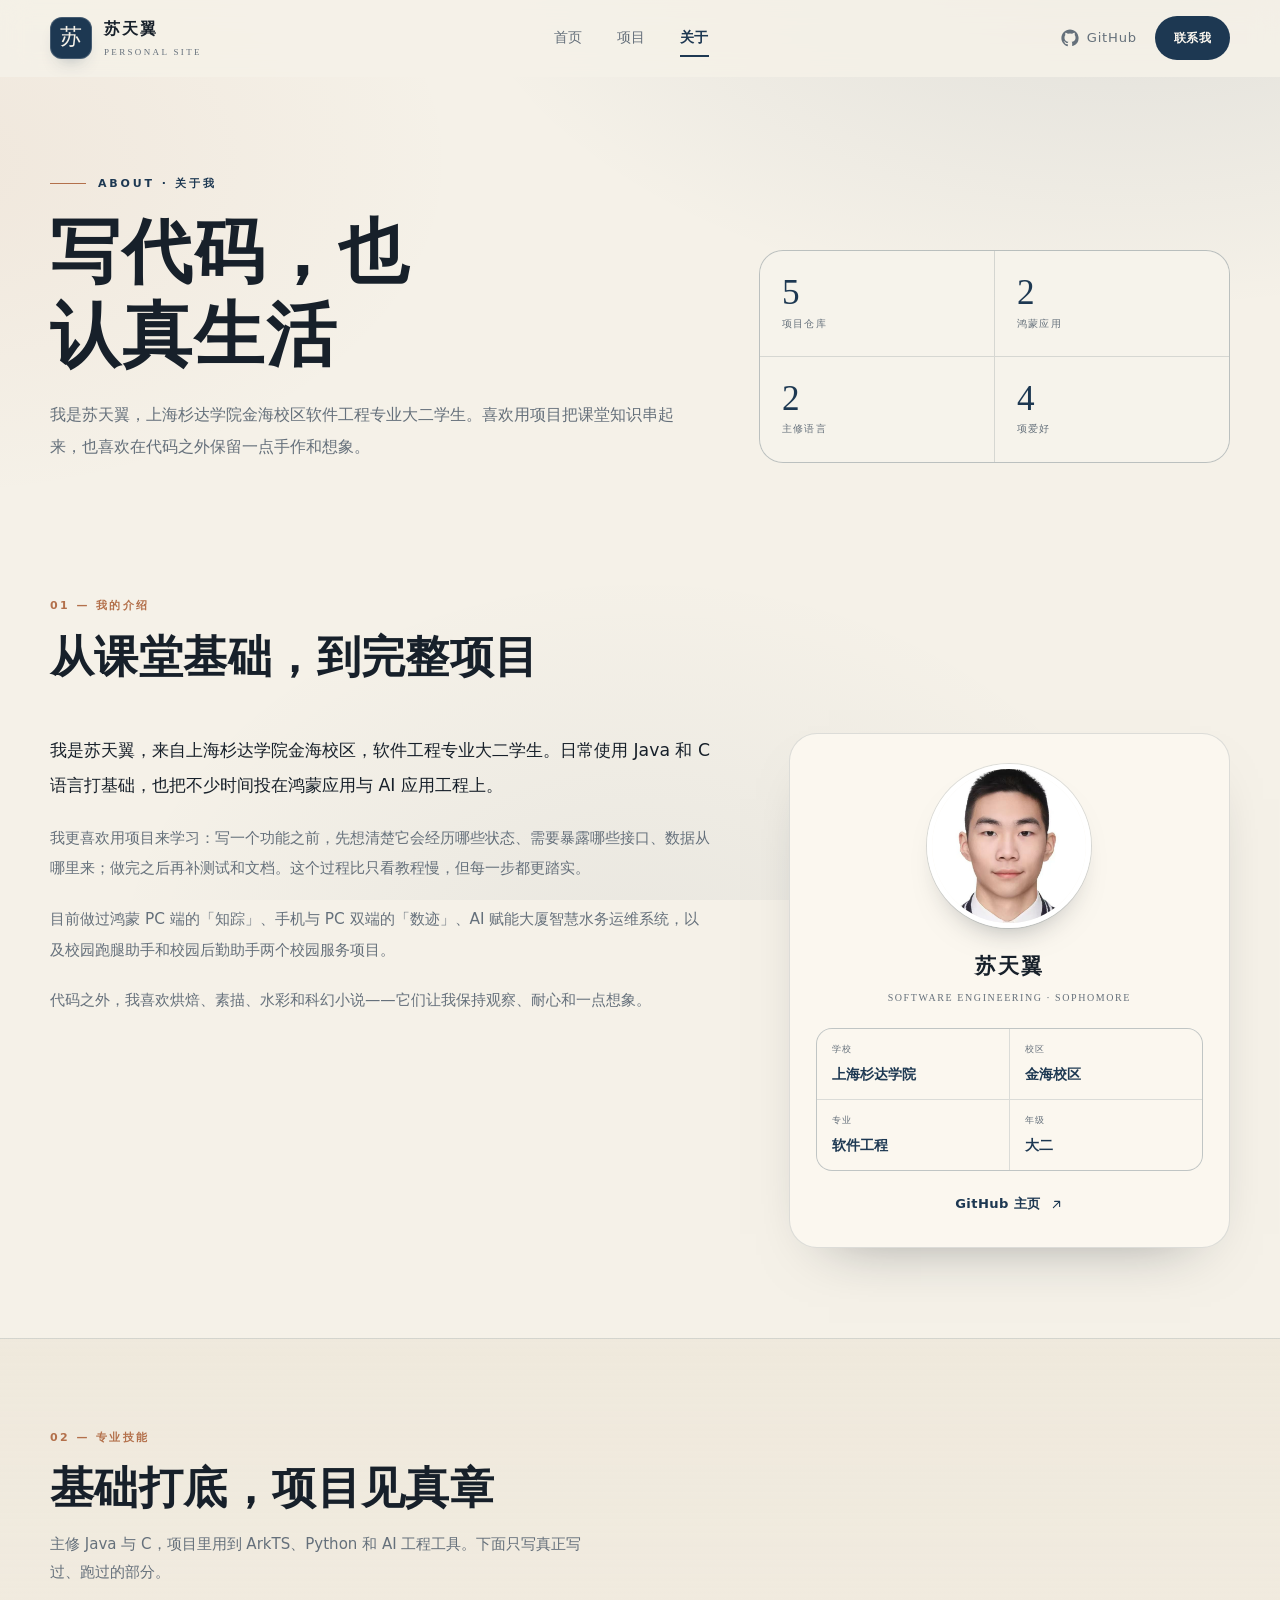
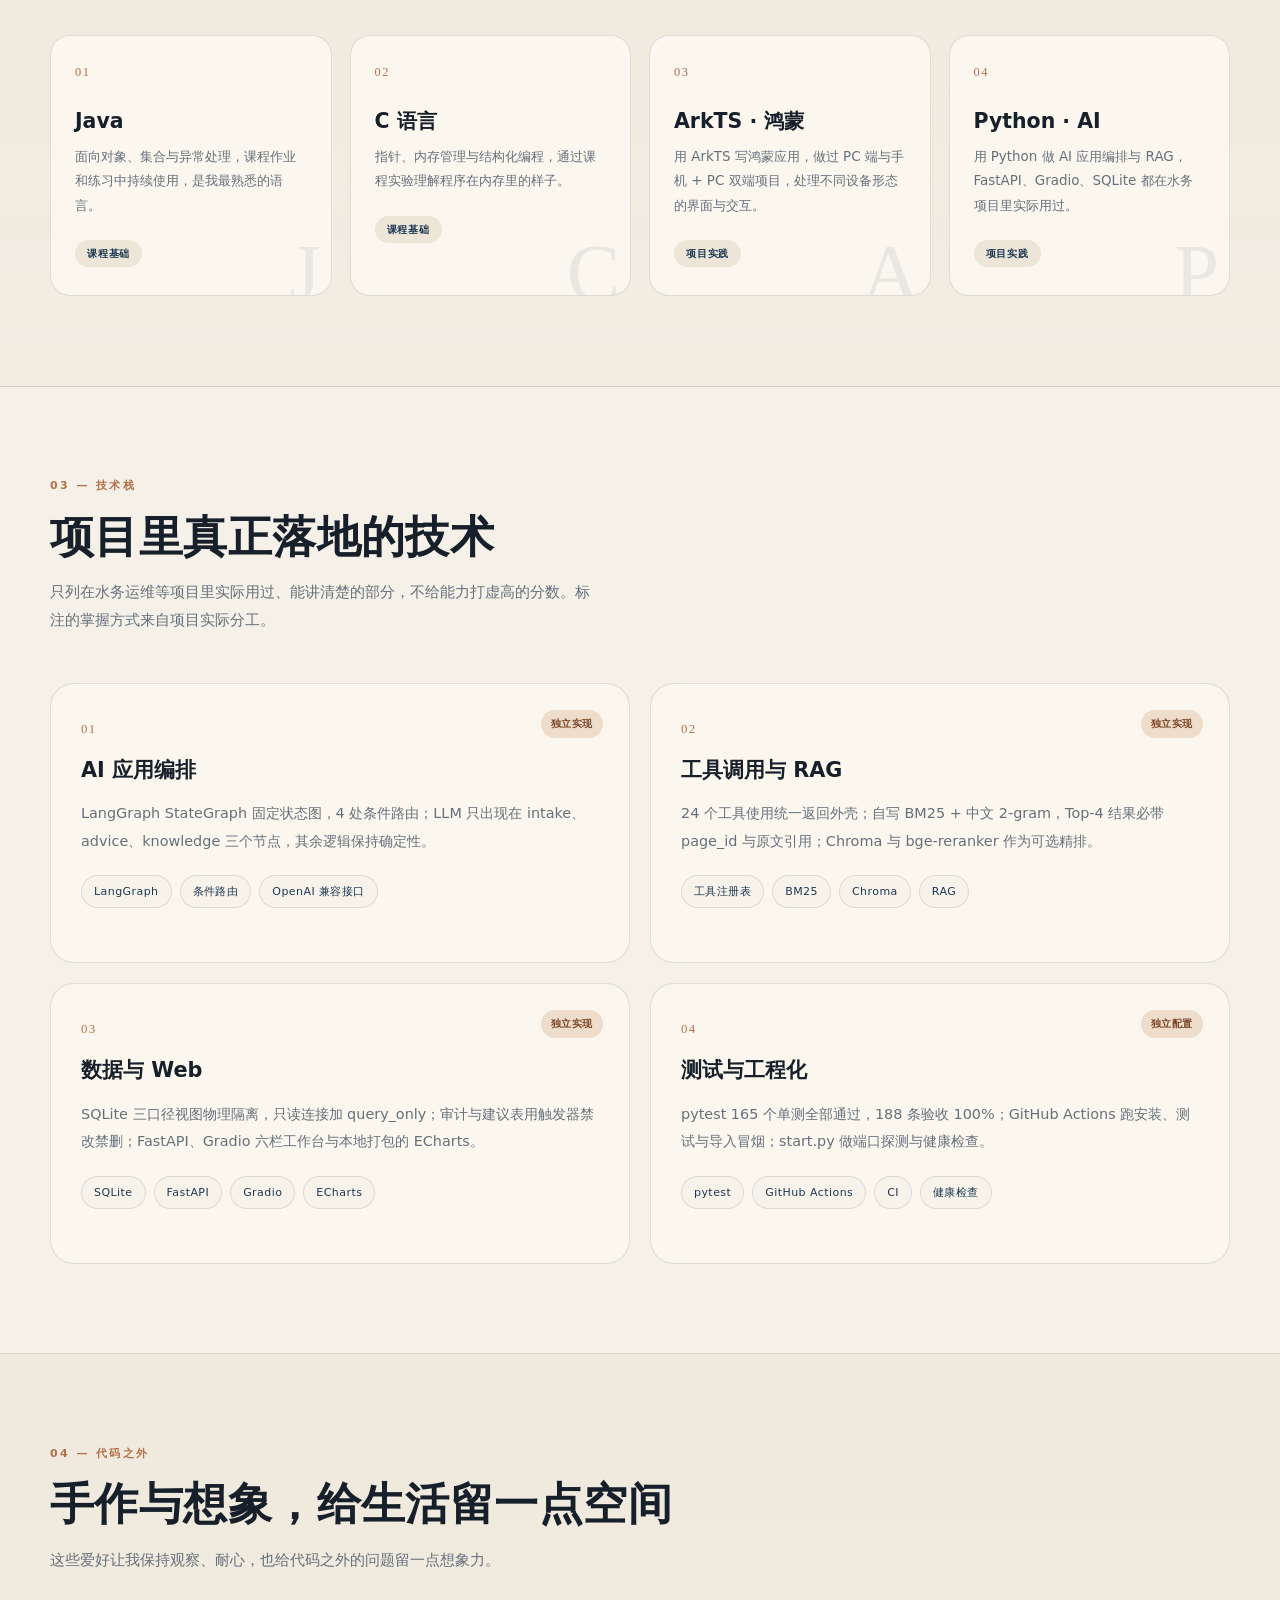
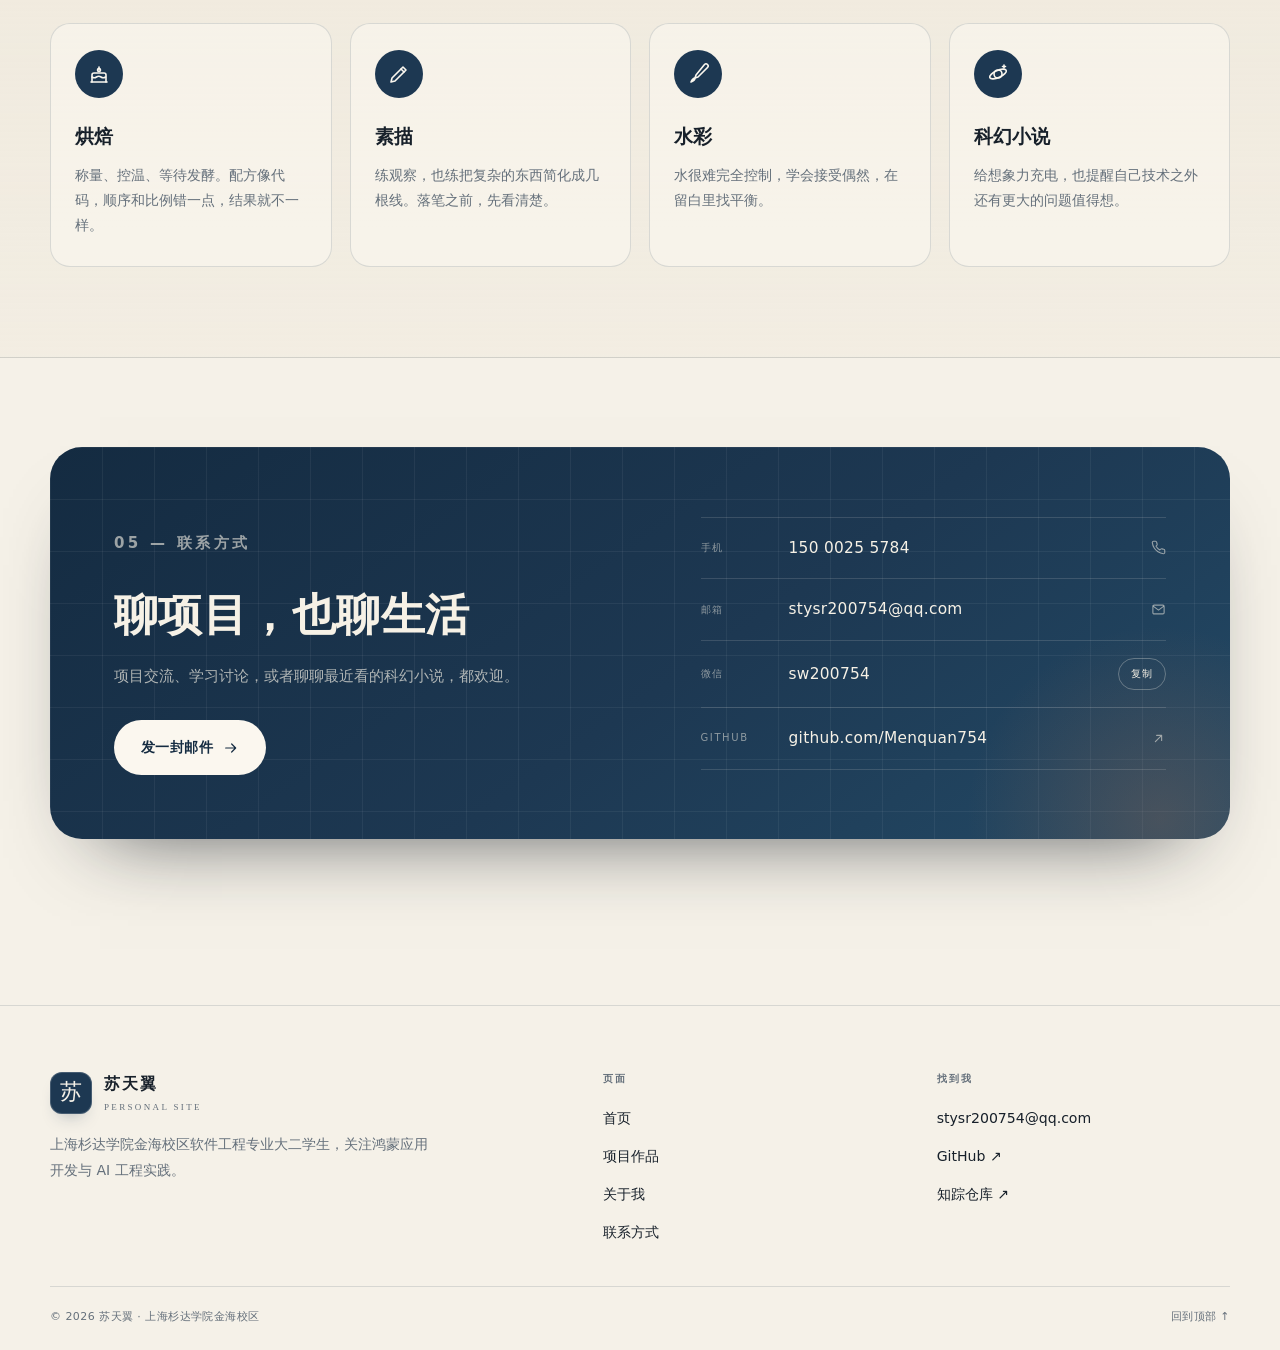
==== about.html @ 103a37ee "Initial commit: 苏天翼个人网站" ====
<!DOCTYPE html>
<html lang="zh-CN">
<head>
  <meta charset="UTF-8">
  <meta name="viewport" content="width=device-width, initial-scale=1.0">
  <title>关于我 | 苏天翼</title>
  <meta name="description" content="了解苏天翼：上海杉达学院金海校区软件工程专业大二学生，Java 与 C 打底，实践鸿蒙应用与 AI 工程，爱好烘焙、素描、水彩和科幻小说。">
  <meta name="author" content="苏天翼">
  <meta name="theme-color" content="#F5F1E8">
  <link rel="canonical" href="https://menquan754.github.io/about.html">
  <meta property="og:type" content="website">
  <meta property="og:site_name" content="苏天翼 | 关于我">
  <meta property="og:locale" content="zh_CN">
  <meta property="og:title" content="关于我 | 苏天翼">
  <meta property="og:description" content="上海杉达学院软件工程大二，Java / C 基础，鸿蒙应用与 AI 工程实践。">
  <meta property="og:url" content="https://menquan754.github.io/about.html">
  <meta property="og:image" content="https://menquan754.github.io/assets/avatar.jpg">
  <meta name="twitter:card" content="summary_large_image">
  <link rel="icon" type="image/svg+xml" href="assets/favicon.svg">
  <script>document.documentElement.classList.add('js');</script>
  <link rel="stylesheet" href="css/style.css">
</head>
<body id="top">
  <a class="skip-link" href="#main">跳到主要内容</a>

  <header class="site-header">
    <div class="container header-inner">
      <a class="brand" href="index.html" aria-label="苏天翼个人主页">
        <span class="brand-mark" aria-hidden="true">苏</span>
        <span class="brand-text">
          <span class="brand-name">苏天翼</span>
          <span class="brand-sub">Personal Site</span>
        </span>
      </a>

      <nav class="primary-nav" aria-label="主导航">
        <ul>
          <li><a href="index.html">首页</a></li>
          <li><a href="projects.html">项目</a></li>
          <li><a href="about.html" aria-current="page">关于</a></li>
        </ul>
      </nav>

      <div class="header-actions">
        <a class="github-link" href="https://github.com/Menquan754" target="_blank" rel="noopener noreferrer" aria-label="GitHub 主页，在新窗口打开">
          <svg class="icon icon--solid" viewBox="0 0 24 24" aria-hidden="true"><path d="M12 .5C5.65.5.5 5.65.5 12c0 5.1 3.29 9.42 7.86 10.95.58.11.79-.25.79-.56v-2.17c-3.2.7-3.87-1.54-3.87-1.54-.52-1.33-1.28-1.68-1.28-1.68-1.04-.72.08-.7.08-.7 1.15.08 1.76 1.18 1.76 1.18 1.02 1.75 2.68 1.25 3.33.96.1-.74.4-1.25.72-1.53-2.55-.29-5.23-1.28-5.23-5.7 0-1.26.45-2.29 1.18-3.1-.12-.29-.52-1.46.11-3.05 0 0 .97-.31 3.18 1.18a11.1 11.1 0 0 1 5.79 0c2.2-1.49 3.17-1.18 3.17-1.18.63 1.59.23 2.76.11 3.05.74.81 1.18 1.84 1.18 3.1 0 4.43-2.69 5.4-5.25 5.69.41.36.78 1.06.78 2.14v3.17c0 .31.21.67.8.56A11.51 11.51 0 0 0 23.5 12C23.5 5.65 18.35.5 12 .5Z"/></svg>
          <span>GitHub</span>
        </a>
        <a class="btn btn-primary btn-sm" href="#contact">联系我</a>
        <button class="nav-toggle" type="button" aria-expanded="false" aria-controls="mobile-nav" aria-label="打开导航菜单">
          <span></span><span></span><span></span>
        </button>
      </div>
    </div>
  </header>

  <div class="mobile-nav" id="mobile-nav" hidden>
    <nav aria-label="移动端导航">
      <a class="mobile-link" href="index.html">首页</a>
      <a class="mobile-link" href="projects.html">项目</a>
      <a class="mobile-link" href="about.html" aria-current="page">关于</a>
      <a class="mobile-link" href="#contact">联系</a>
    </nav>
    <div class="mobile-contact">
      <a href="mailto:stysr200754@qq.com">
        <svg class="icon" viewBox="0 0 24 24" aria-hidden="true"><rect x="3" y="5" width="18" height="14" rx="2"/><path d="m4 7 8 6 8-6"/></svg>
        邮箱
      </a>
      <a class="is-ghost" href="https://github.com/Menquan754" target="_blank" rel="noopener noreferrer">
        <svg class="icon icon--solid" viewBox="0 0 24 24" aria-hidden="true"><path d="M12 .5C5.65.5.5 5.65.5 12c0 5.1 3.29 9.42 7.86 10.95.58.11.79-.25.79-.56v-2.17c-3.2.7-3.87-1.54-3.87-1.54-.52-1.33-1.28-1.68-1.28-1.68-1.04-.72.08-.7.08-.7 1.15.08 1.76 1.18 1.76 1.18 1.02 1.75 2.68 1.25 3.33.96.1-.74.4-1.25.72-1.53-2.55-.29-5.23-1.28-5.23-5.7 0-1.26.45-2.29 1.18-3.1-.12-.29-.52-1.46.11-3.05 0 0 .97-.31 3.18 1.18a11.1 11.1 0 0 1 5.79 0c2.2-1.49 3.17-1.18 3.17-1.18.63 1.59.23 2.76.11 3.05.74.81 1.18 1.84 1.18 3.1 0 4.43-2.69 5.4-5.25 5.69.41.36.78 1.06.78 2.14v3.17c0 .31.21.67.8.56A11.51 11.51 0 0 0 23.5 12C23.5 5.65 18.35.5 12 .5Z"/></svg>
        GitHub
      </a>
    </div>
  </div>

  <main id="main" tabindex="-1">
    <section class="page-hero">
      <div class="container page-hero-grid">
        <div data-reveal>
          <p class="eyebrow">About · 关于我</p>
          <h1>写代码，也<br>认真生活</h1>
          <p class="page-lead">我是苏天翼，上海杉达学院金海校区软件工程专业大二学生。喜欢用项目把课堂知识串起来，也喜欢在代码之外保留一点手作和想象。</p>
        </div>
        <ul class="stat-strip" data-reveal style="--i: 1" aria-label="个人概览">
          <li><strong>5</strong><span>项目仓库</span></li>
          <li><strong>2</strong><span>鸿蒙应用</span></li>
          <li><strong>2</strong><span>主修语言</span></li>
          <li><strong>4</strong><span>项爱好</span></li>
        </ul>
      </div>
    </section>

    <section class="section">
      <div class="container">
        <div class="section-head" data-reveal>
          <div class="head-main">
            <p class="section-kicker">01 — 我的介绍</p>
            <h2>从课堂基础，到完整项目</h2>
          </div>
        </div>

        <div class="story-grid">
          <div class="story-copy" data-reveal>
            <p class="lead">我是苏天翼，来自上海杉达学院金海校区，软件工程专业大二学生。日常使用 Java 和 C 语言打基础，也把不少时间投在鸿蒙应用与 AI 应用工程上。</p>
            <p>我更喜欢用项目来学习：写一个功能之前，先想清楚它会经历哪些状态、需要暴露哪些接口、数据从哪里来；做完之后再补测试和文档。这个过程比只看教程慢，但每一步都更踏实。</p>
            <p>目前做过鸿蒙 PC 端的「知踪」、手机与 PC 双端的「数迹」、AI 赋能大厦智慧水务运维系统，以及校园跑腿助手和校园后勤助手两个校园服务项目。</p>
            <p>代码之外，我喜欢烘焙、素描、水彩和科幻小说——它们让我保持观察、耐心和一点想象。</p>
          </div>

          <aside class="profile-card" data-reveal style="--i: 1" aria-label="个人名片">
            <div class="profile-photo">
              <img src="assets/avatar.jpg" alt="苏天翼的证件照" width="600" height="840">
            </div>
            <h3>苏天翼</h3>
            <p>Software Engineering · Sophomore</p>
            <dl class="profile-facts">
              <div>
                <dt>学校</dt>
                <dd>上海杉达学院</dd>
              </div>
              <div>
                <dt>校区</dt>
                <dd>金海校区</dd>
              </div>
              <div>
                <dt>专业</dt>
                <dd>软件工程</dd>
              </div>
              <div>
                <dt>年级</dt>
                <dd>大二</dd>
              </div>
            </dl>
            <a class="text-link profile-link" href="https://github.com/Menquan754" target="_blank" rel="noopener noreferrer">
              GitHub 主页
              <svg class="icon" viewBox="0 0 24 24" aria-hidden="true"><path d="M7 17 17 7M9 7h8v8"/></svg>
            </a>
          </aside>
        </div>
      </div>
    </section>

    <section class="section band" id="skills">
      <div class="container">
        <div class="section-head" data-reveal>
          <div class="head-main">
            <p class="section-kicker">02 — 专业技能</p>
            <h2>基础打底，项目见真章</h2>
            <p class="section-desc">主修 Java 与 C，项目里用到 ArkTS、Python 和 AI 工程工具。下面只写真正写过、跑过的部分。</p>
          </div>
        </div>

        <div class="skill-grid">
          <article class="skill-card" data-letter="J" data-reveal>
            <span class="skill-index">01</span>
            <h3>Java</h3>
            <p>面向对象、集合与异常处理，课程作业和练习中持续使用，是我最熟悉的语言。</p>
            <span class="skill-level">课程基础</span>
          </article>

          <article class="skill-card" data-letter="C" data-reveal style="--i: 1">
            <span class="skill-index">02</span>
            <h3>C 语言</h3>
            <p>指针、内存管理与结构化编程，通过课程实验理解程序在内存里的样子。</p>
            <span class="skill-level">课程基础</span>
          </article>

          <article class="skill-card" data-letter="A" data-reveal style="--i: 2">
            <span class="skill-index">03</span>
            <h3>ArkTS · 鸿蒙</h3>
            <p>用 ArkTS 写鸿蒙应用，做过 PC 端与手机 + PC 双端项目，处理不同设备形态的界面与交互。</p>
            <span class="skill-level">项目实践</span>
          </article>

          <article class="skill-card" data-letter="P" data-reveal style="--i: 3">
            <span class="skill-index">04</span>
            <h3>Python · AI</h3>
            <p>用 Python 做 AI 应用编排与 RAG，FastAPI、Gradio、SQLite 都在水务项目里实际用过。</p>
            <span class="skill-level">项目实践</span>
          </article>
        </div>
      </div>
    </section>

    <section class="section" id="stack">
      <div class="container">
        <div class="section-head" data-reveal>
          <div class="head-main">
            <p class="section-kicker">03 — 技术栈</p>
            <h2>项目里真正落地的技术</h2>
            <p class="section-desc">只列在水务运维等项目里实际用过、能讲清楚的部分，不给能力打虚高的分数。标注的掌握方式来自项目实际分工。</p>
          </div>
        </div>

        <div class="stack-grid">
          <article class="stack-card" data-reveal>
            <span class="stack-num">01</span>
            <span class="stack-level">独立实现</span>
            <h3>AI 应用编排</h3>
            <p>LangGraph StateGraph 固定状态图，4 处条件路由；LLM 只出现在 intake、advice、knowledge 三个节点，其余逻辑保持确定性。</p>
            <ul class="tags">
              <li>LangGraph</li>
              <li>条件路由</li>
              <li>OpenAI 兼容接口</li>
            </ul>
          </article>

          <article class="stack-card" data-reveal style="--i: 1">
            <span class="stack-num">02</span>
            <span class="stack-level">独立实现</span>
            <h3>工具调用与 RAG</h3>
            <p>24 个工具使用统一返回外壳；自写 BM25 + 中文 2-gram，Top-4 结果必带 page_id 与原文引用；Chroma 与 bge-reranker 作为可选精排。</p>
            <ul class="tags">
              <li>工具注册表</li>
              <li>BM25</li>
              <li>Chroma</li>
              <li>RAG</li>
            </ul>
          </article>

          <article class="stack-card" data-reveal style="--i: 2">
            <span class="stack-num">03</span>
            <span class="stack-level">独立实现</span>
            <h3>数据与 Web</h3>
            <p>SQLite 三口径视图物理隔离，只读连接加 query_only；审计与建议表用触发器禁改禁删；FastAPI、Gradio 六栏工作台与本地打包的 ECharts。</p>
            <ul class="tags">
              <li>SQLite</li>
              <li>FastAPI</li>
              <li>Gradio</li>
              <li>ECharts</li>
            </ul>
          </article>

          <article class="stack-card" data-reveal style="--i: 3">
            <span class="stack-num">04</span>
            <span class="stack-level">独立配置</span>
            <h3>测试与工程化</h3>
            <p>pytest 165 个单测全部通过，188 条验收 100%；GitHub Actions 跑安装、测试与导入冒烟；start.py 做端口探测与健康检查。</p>
            <ul class="tags">
              <li>pytest</li>
              <li>GitHub Actions</li>
              <li>CI</li>
              <li>健康检查</li>
            </ul>
          </article>
        </div>
      </div>
    </section>

    <section class="section band" id="life">
      <div class="container">
        <div class="section-head" data-reveal>
          <div class="head-main">
            <p class="section-kicker">04 — 代码之外</p>
            <h2>手作与想象，给生活留一点空间</h2>
            <p class="section-desc">这些爱好让我保持观察、耐心，也给代码之外的问题留一点想象力。</p>
          </div>
        </div>

        <div class="hobby-grid">
          <article class="hobby-card" data-reveal>
            <span class="hobby-icon" aria-hidden="true">
              <svg viewBox="0 0 24 24"><path d="M4 20h16"/><path d="M5 20v-7a2 2 0 0 1 2-2h10a2 2 0 0 1 2 2v7"/><path d="M5 15c1.5 1 3 1 4.5 0s3-1 4.5 0 3 1 4.5 0"/><path d="M12 8V5"/><path d="M12 9.5a1.5 1.5 0 1 0 0-3 1.5 1.5 0 0 0 0 3Z"/></svg>
            </span>
            <h3>烘焙</h3>
            <p>称量、控温、等待发酵。配方像代码，顺序和比例错一点，结果就不一样。</p>
          </article>

          <article class="hobby-card" data-reveal style="--i: 1">
            <span class="hobby-icon" aria-hidden="true">
              <svg viewBox="0 0 24 24"><path d="m4 20 1-4L16 5l3 3L8 19l-4 1Z"/><path d="m14 7 3 3"/></svg>
            </span>
            <h3>素描</h3>
            <p>练观察，也练把复杂的东西简化成几根线。落笔之前，先看清楚。</p>
          </article>

          <article class="hobby-card" data-reveal style="--i: 2">
            <span class="hobby-icon" aria-hidden="true">
              <svg viewBox="0 0 24 24"><path d="M18.5 2.5a2.1 2.1 0 0 1 3 3L12 15l-3 1 1-3 8.5-10.5Z"/><path d="M9 16c-1.5 0-3 1.5-4 4 2.5-1 4-2.5 4-4Z"/></svg>
            </span>
            <h3>水彩</h3>
            <p>水很难完全控制，学会接受偶然，在留白里找平衡。</p>
          </article>

          <article class="hobby-card" data-reveal style="--i: 3">
            <span class="hobby-icon" aria-hidden="true">
              <svg viewBox="0 0 24 24"><circle cx="12" cy="12" r="4"/><ellipse cx="12" cy="12" rx="9" ry="3.5" transform="rotate(-24 12 12)"/><path d="M18 3v3M16.5 4.5h3"/></svg>
            </span>
            <h3>科幻小说</h3>
            <p>给想象力充电，也提醒自己技术之外还有更大的问题值得想。</p>
          </article>
        </div>
      </div>
    </section>

    <section class="section" id="contact">
      <div class="container">
        <div class="contact-panel" data-reveal>
          <div class="contact-main">
            <p class="section-kicker">05 — 联系方式</p>
            <h2>聊项目，也聊生活</h2>
            <p>项目交流、学习讨论，或者聊聊最近看的科幻小说，都欢迎。</p>
            <a class="btn btn-light" href="mailto:stysr200754@qq.com">
              发一封邮件
              <svg class="icon" viewBox="0 0 24 24" aria-hidden="true"><path d="M4 12h15M13 6l6 6-6 6"/></svg>
            </a>
          </div>

          <ul class="contact-list">
            <li>
              <span class="contact-label">手机</span>
              <a class="contact-value" href="tel:+8615000255784">150 0025 5784</a>
              <svg class="icon" viewBox="0 0 24 24" aria-hidden="true"><path d="M22 16.92v3a2 2 0 0 1-2.18 2 19.79 19.79 0 0 1-8.63-3.07 19.5 19.5 0 0 1-6-6A19.79 19.79 0 0 1 2.12 4.18 2 2 0 0 1 4.11 2h3a2 2 0 0 1 2 1.72c.12.9.34 1.78.66 2.62a2 2 0 0 1-.45 2.11L8.1 9.9a16 16 0 0 0 6 6l1.45-1.22a2 2 0 0 1 2.11-.45c.84.32 1.72.54 2.62.66A2 2 0 0 1 22 16.92Z"/></svg>
            </li>
            <li>
              <span class="contact-label">邮箱</span>
              <a class="contact-value" href="mailto:stysr200754@qq.com">stysr200754@qq.com</a>
              <svg class="icon" viewBox="0 0 24 24" aria-hidden="true"><rect x="3" y="5" width="18" height="14" rx="2"/><path d="m4 7 8 6 8-6"/></svg>
            </li>
            <li>
              <span class="contact-label">微信</span>
              <span class="contact-value">sw200754</span>
              <button class="copy-btn" type="button" data-copy="sw200754" aria-label="复制微信号 sw200754">复制</button>
            </li>
            <li>
              <span class="contact-label">GitHub</span>
              <a class="contact-value" href="https://github.com/Menquan754" target="_blank" rel="noopener noreferrer">github.com/Menquan754</a>
              <svg class="icon" viewBox="0 0 24 24" aria-hidden="true"><path d="M7 17 17 7M9 7h8v8"/></svg>
            </li>
          </ul>
        </div>
      </div>
    </section>
  </main>

  <footer class="site-footer">
    <div class="container">
      <div class="footer-grid">
        <div class="footer-brand">
          <a class="brand" href="index.html" aria-label="返回首页">
            <span class="brand-mark" aria-hidden="true">苏</span>
            <span class="brand-text">
              <span class="brand-name">苏天翼</span>
              <span class="brand-sub">Personal Site</span>
            </span>
          </a>
          <p>上海杉达学院金海校区软件工程专业大二学生，关注鸿蒙应用开发与 AI 工程实践。</p>
        </div>

        <div>
          <p class="footer-title">页面</p>
          <ul class="footer-links">
            <li><a href="index.html">首页</a></li>
            <li><a href="projects.html">项目作品</a></li>
            <li><a href="about.html">关于我</a></li>
            <li><a href="#contact">联系方式</a></li>
          </ul>
        </div>

        <div>
          <p class="footer-title">找到我</p>
          <ul class="footer-links">
            <li><a href="mailto:stysr200754@qq.com">stysr200754@qq.com</a></li>
            <li><a href="https://github.com/Menquan754" target="_blank" rel="noopener noreferrer">GitHub ↗</a></li>
            <li><a href="https://github.com/Menquan754/zhizong-harmonyos-learning-tracker" target="_blank" rel="noopener noreferrer">知踪仓库 ↗</a></li>
          </ul>
        </div>
      </div>

      <div class="footer-bottom">
        <span>© <span data-year>2026</span> 苏天翼 · 上海杉达学院金海校区</span>
        <a href="#top">回到顶部 ↑</a>
      </div>
    </div>
  </footer>

  <div class="toast" id="toast" role="status" aria-live="polite"></div>
  <script src="js/main.js" defer></script>
</body>
</html>
---- css/style.css ----
/* =========================================================
   苏天翼 · 个人主页
   设计系统：米白纸感 + 藏青主色 + 暖赭点缀
   ========================================================= */

/* ---------- 1. Design tokens ---------- */
:root {
  --paper: #f5f1e8;
  --paper-raised: #fbf7ef;
  --paper-deep: #ede6d8;
  --ink: #17202a;
  --navy: #1d3852;
  --navy-deep: #142b41;
  --navy-soft: #31536f;
  --muted: #65707b;
  --line: rgba(29, 56, 82, 0.14);
  --line-strong: rgba(29, 56, 82, 0.3);
  --accent: #b3704b;
  --accent-soft: #efddcc;
  --radius: 20px;
  --radius-lg: 28px;
  --shadow-card: 0 26px 60px -40px rgba(23, 32, 42, 0.5);
  --shadow-soft: 0 18px 44px -36px rgba(23, 32, 42, 0.55);
  --font-sans: "PingFang SC", "Hiragino Sans GB", "Microsoft YaHei", "Noto Sans SC", system-ui, -apple-system, sans-serif;
  --font-serif: "Songti SC", "STSong", Georgia, "Times New Roman", serif;
  --maxw: 1180px;
  --header-h: 76px;
}

/* ---------- 2. Base ---------- */
*,
*::before,
*::after {
  box-sizing: border-box;
}

html {
  scroll-behavior: smooth;
  scroll-padding-top: calc(var(--header-h) + 24px);
}

body {
  margin: 0;
  font-family: var(--font-sans);
  font-size: 16px;
  line-height: 1.75;
  color: var(--ink);
  background-color: var(--paper);
  background-image:
    radial-gradient(1100px 620px at 88% -8%, rgba(29, 56, 82, 0.1), transparent 62%),
    radial-gradient(820px 520px at -6% 18%, rgba(179, 112, 75, 0.08), transparent 65%),
    radial-gradient(900px 700px at 50% 110%, rgba(29, 56, 82, 0.06), transparent 60%);
  background-attachment: scroll;
  -webkit-font-smoothing: antialiased;
  text-rendering: optimizeLegibility;
  overflow-x: hidden;
}

img {
  display: block;
  max-width: 100%;
}

a {
  color: inherit;
}

button,
input,
select,
textarea {
  font: inherit;
}

[hidden] {
  display: none !important;
}

::selection {
  background: var(--navy);
  color: var(--paper-raised);
}

:focus-visible {
  outline: 2px solid var(--accent);
  outline-offset: 3px;
  border-radius: 4px;
}

::-webkit-scrollbar {
  width: 10px;
}

::-webkit-scrollbar-track {
  background: var(--paper);
}

::-webkit-scrollbar-thumb {
  background: rgba(29, 56, 82, 0.26);
  border: 3px solid var(--paper);
  border-radius: 10px;
}

.container {
  width: min(calc(100% - 64px), var(--maxw));
  margin-inline: auto;
}

/* ---------- 3. Utilities ---------- */
.icon {
  width: 1.1em;
  height: 1.1em;
  flex: none;
  fill: none;
  stroke: currentColor;
  stroke-width: 1.8;
  stroke-linecap: round;
  stroke-linejoin: round;
}

.icon--solid {
  fill: currentColor;
  stroke: none;
}

.skip-link {
  position: absolute;
  left: -999px;
  top: 12px;
  z-index: 200;
  padding: 10px 18px;
  border-radius: 999px;
  background: var(--navy);
  color: var(--paper-raised);
  font-size: 0.82rem;
  text-decoration: none;
}

.skip-link:focus {
  left: 12px;
}

.eyebrow {
  display: inline-flex;
  align-items: center;
  gap: 12px;
  margin: 0 0 18px;
  font-size: 11px;
  font-weight: 600;
  letter-spacing: 0.26em;
  text-transform: uppercase;
  color: var(--navy);
}

.eyebrow::before {
  content: "";
  width: 36px;
  height: 1px;
  background: var(--accent);
}

.btn {
  display: inline-flex;
  align-items: center;
  justify-content: center;
  gap: 10px;
  padding: 14px 26px;
  border: 1px solid transparent;
  border-radius: 999px;
  font-size: 0.88rem;
  font-weight: 600;
  letter-spacing: 0.03em;
  text-decoration: none;
  cursor: pointer;
  transition: transform 0.3s ease, box-shadow 0.3s ease, background-color 0.3s ease,
    color 0.3s ease, border-color 0.3s ease;
}

.btn .icon {
  width: 16px;
  height: 16px;
  transition: transform 0.3s ease;
}

.btn:hover .icon {
  transform: translate(2px, -2px);
}

.btn-primary {
  background: var(--navy);
  color: var(--paper-raised);
  box-shadow: 0 16px 30px -22px rgba(29, 56, 82, 0.9);
}

.btn-primary:hover {
  background: var(--navy-deep);
  transform: translateY(-2px);
  box-shadow: 0 22px 40px -24px rgba(20, 43, 65, 0.9);
}

.btn-ghost {
  border-color: var(--line-strong);
  background: rgba(251, 247, 239, 0.5);
  color: var(--ink);
}

.btn-ghost:hover {
  border-color: var(--navy);
  color: var(--navy);
  background: var(--paper-raised);
  transform: translateY(-2px);
}

.btn-light {
  background: var(--paper-raised);
  color: var(--navy-deep);
}

.btn-light:hover {
  background: #ffffff;
  transform: translateY(-2px);
}

.btn-sm {
  padding: 10px 18px;
  font-size: 0.78rem;
}

.text-link {
  display: inline-flex;
  align-items: center;
  gap: 8px;
  font-size: 0.82rem;
  font-weight: 600;
  letter-spacing: 0.03em;
  color: var(--navy);
  text-decoration: none;
  white-space: nowrap;
}

.text-link .icon {
  width: 15px;
  height: 15px;
  transition: transform 0.3s ease;
}

.text-link:hover .icon {
  transform: translate(3px, -3px);
}

/* ---------- 4. Header ---------- */
.site-header {
  position: sticky;
  top: 0;
  z-index: 60;
  background: rgba(245, 241, 232, 0.86);
  -webkit-backdrop-filter: blur(14px);
  backdrop-filter: blur(14px);
  border-bottom: 1px solid transparent;
  transition: border-color 0.3s ease, box-shadow 0.3s ease;
}

.site-header.is-scrolled {
  border-bottom-color: var(--line);
  box-shadow: 0 18px 40px -38px rgba(23, 32, 42, 0.7);
}

.header-inner {
  display: flex;
  align-items: center;
  justify-content: space-between;
  gap: 24px;
  height: var(--header-h);
}

.brand {
  display: inline-flex;
  align-items: center;
  gap: 12px;
  color: var(--ink);
  text-decoration: none;
}

.brand-mark {
  display: grid;
  place-items: center;
  width: 42px;
  height: 42px;
  border-radius: 12px;
  background: var(--navy);
  color: var(--paper);
  font-family: var(--font-serif);
  font-size: 1.35rem;
  line-height: 1;
  box-shadow: inset 0 0 0 1px rgba(255, 255, 255, 0.18), 0 10px 20px -14px rgba(29, 56, 82, 0.9);
}

.brand-text {
  display: flex;
  flex-direction: column;
  gap: 2px;
}

.brand-name {
  font-size: 0.98rem;
  font-weight: 600;
  letter-spacing: 0.12em;
}

.brand-sub {
  font-family: var(--font-serif);
  font-size: 9px;
  letter-spacing: 0.26em;
  text-transform: uppercase;
  color: var(--muted);
}

.primary-nav ul {
  display: flex;
  gap: 34px;
  margin: 0;
  padding: 0;
  list-style: none;
}

.primary-nav a {
  position: relative;
  display: inline-block;
  padding: 6px 0;
  font-size: 0.9rem;
  letter-spacing: 0.04em;
  color: var(--muted);
  text-decoration: none;
  transition: color 0.25s ease;
}

.primary-nav a::after {
  content: "";
  position: absolute;
  left: 0;
  bottom: 0;
  width: 0;
  height: 1.5px;
  background: var(--navy);
  transition: width 0.3s ease;
}

.primary-nav a:hover {
  color: var(--navy);
}

.primary-nav a:hover::after {
  width: 100%;
}

.primary-nav a[aria-current="page"] {
  color: var(--navy);
  font-weight: 600;
}

.primary-nav a[aria-current="page"]::after {
  width: 100%;
}

.header-actions {
  display: flex;
  align-items: center;
  gap: 18px;
}

.github-link {
  display: inline-flex;
  align-items: center;
  gap: 8px;
  font-size: 0.82rem;
  letter-spacing: 0.06em;
  color: var(--muted);
  text-decoration: none;
  transition: color 0.25s ease;
}

.github-link:hover {
  color: var(--navy);
}

.github-link .icon {
  width: 18px;
  height: 18px;
}

.nav-toggle {
  display: none;
  position: relative;
  width: 42px;
  height: 42px;
  padding: 0;
  border: 1px solid var(--line-strong);
  border-radius: 12px;
  background: transparent;
  cursor: pointer;
}

.nav-toggle span {
  position: absolute;
  left: 12px;
  right: 12px;
  height: 1.5px;
  border-radius: 2px;
  background: var(--ink);
  transition: transform 0.3s ease, opacity 0.3s ease;
}

.nav-toggle span:nth-child(1) {
  top: 14px;
}

.nav-toggle span:nth-child(2) {
  top: 20px;
}

.nav-toggle span:nth-child(3) {
  top: 26px;
}

.nav-toggle.is-open span:nth-child(1) {
  transform: translateY(6px) rotate(45deg);
}

.nav-toggle.is-open span:nth-child(2) {
  opacity: 0;
}

.nav-toggle.is-open span:nth-child(3) {
  transform: translateY(-6px) rotate(-45deg);
}

.mobile-nav {
  display: none;
  position: fixed;
  top: var(--header-h);
  left: 0;
  right: 0;
  z-index: 59;
  padding: 16px 24px 28px;
  background: rgba(245, 241, 232, 0.98);
  border-bottom: 1px solid var(--line);
  box-shadow: 0 30px 50px -32px rgba(23, 32, 42, 0.55);
  -webkit-backdrop-filter: blur(18px);
  backdrop-filter: blur(18px);
}

.mobile-nav nav {
  display: grid;
  gap: 0;
}

.mobile-link {
  padding: 14px 4px;
  font-size: 1rem;
  text-decoration: none;
  border-bottom: 1px solid var(--line);
}

.mobile-link[aria-current="page"] {
  color: var(--navy);
  font-weight: 600;
}

.mobile-contact {
  display: flex;
  flex-wrap: wrap;
  gap: 10px;
  margin-top: 20px;
}

.mobile-contact a {
  display: inline-flex;
  align-items: center;
  gap: 8px;
  padding: 10px 14px;
  border-radius: 999px;
  background: var(--navy);
  color: var(--paper);
  font-size: 0.8rem;
  text-decoration: none;
}

.mobile-contact a.is-ghost {
  background: transparent;
  color: var(--navy);
  border: 1px solid var(--line-strong);
}

/* ---------- 5. Hero ---------- */
.hero {
  position: relative;
  overflow: hidden;
  padding: clamp(54px, 8vw, 100px) 0 clamp(48px, 6vw, 80px);
}

.hero::after {
  content: "SU TIANYI";
  position: absolute;
  right: -0.1em;
  bottom: -0.24em;
  z-index: 0;
  font-family: var(--font-serif);
  font-size: clamp(5rem, 13vw, 11rem);
  letter-spacing: 0.04em;
  white-space: nowrap;
  color: rgba(29, 56, 82, 0.035);
  -webkit-text-stroke: 1px rgba(29, 56, 82, 0.07);
  pointer-events: none;
}

.hero-grid {
  position: relative;
  z-index: 1;
  display: grid;
  grid-template-columns: minmax(0, 1.12fr) minmax(0, 0.88fr);
  gap: clamp(36px, 6vw, 86px);
  align-items: center;
}

.hero h1 {
  display: flex;
  flex-direction: column;
  gap: 12px;
  margin: 0 0 18px;
  font-size: clamp(3.6rem, 7.4vw, 6.1rem);
  font-weight: 600;
  line-height: 1;
  letter-spacing: 0.07em;
}

.hero h1 .en {
  margin-left: 0.35em;
  font-family: var(--font-serif);
  font-size: clamp(0.66rem, 1vw, 0.82rem);
  font-weight: 400;
  letter-spacing: 0.42em;
  text-transform: uppercase;
  color: var(--muted);
}

.hero-role {
  display: flex;
  flex-wrap: wrap;
  align-items: center;
  gap: 10px;
  margin: 0;
  font-size: clamp(1rem, 1.5vw, 1.15rem);
  font-weight: 500;
  letter-spacing: 0.02em;
  color: var(--navy);
}

.hero-role .dot {
  width: 5px;
  height: 5px;
  border-radius: 50%;
  background: var(--accent);
}

.hero-lead {
  max-width: 34rem;
  margin: 22px 0 32px;
  font-size: 1.02rem;
  line-height: 1.95;
  color: var(--muted);
}

.hero-actions {
  display: flex;
  flex-wrap: wrap;
  gap: 14px;
}

.hero-meta {
  display: flex;
  flex-wrap: wrap;
  gap: 9px;
  margin: 32px 0 0;
  padding: 0;
  list-style: none;
}

.hero-meta li {
  padding: 7px 14px;
  border: 1px solid var(--line);
  border-radius: 999px;
  background: rgba(251, 247, 239, 0.6);
  font-size: 11px;
  letter-spacing: 0.1em;
  color: var(--navy);
}

.hero-portrait {
  position: relative;
  display: flex;
  justify-content: center;
}

.portrait-card {
  position: relative;
  width: min(368px, 100%);
  padding: 24px;
  border: 1px solid var(--line);
  border-radius: 34px;
  background: linear-gradient(160deg, #fdfaf3 0%, #f0e8d9 100%);
  box-shadow: 0 34px 74px -38px rgba(23, 32, 42, 0.55), inset 0 1px 0 rgba(255, 255, 255, 0.7);
}

.portrait-card::before {
  content: "";
  position: absolute;
  inset: 14px;
  border: 1px dashed rgba(29, 56, 82, 0.18);
  border-radius: 26px;
  pointer-events: none;
}

.portrait-photo {
  position: relative;
  z-index: 1;
  width: 100%;
  aspect-ratio: 1 / 1;
  overflow: hidden;
  border: 7px solid rgba(255, 253, 248, 0.95);
  border-radius: 50%;
  background: #ffffff;
  box-shadow: 0 0 0 1px var(--line-strong), 0 22px 42px -26px rgba(23, 32, 42, 0.6);
}

.portrait-photo img {
  width: 100%;
  height: 100%;
  object-fit: cover;
  object-position: center 16%;
}

.portrait-caption {
  position: relative;
  z-index: 1;
  margin-top: 20px;
  text-align: center;
}

.portrait-caption strong {
  display: block;
  font-size: 1.35rem;
  font-weight: 600;
  letter-spacing: 0.14em;
}

.portrait-caption span {
  display: block;
  margin-top: 6px;
  font-family: var(--font-serif);
  font-size: 10px;
  letter-spacing: 0.2em;
  color: var(--muted);
}

.float-badge {
  position: absolute;
  z-index: 3;
  padding: 8px 14px;
  border: 1px solid var(--line-strong);
  border-radius: 999px;
  background: rgba(251, 247, 239, 0.94);
  font-size: 11px;
  font-weight: 600;
  letter-spacing: 0.12em;
  color: var(--navy);
  box-shadow: 0 10px 24px -16px rgba(23, 32, 42, 0.5);
  -webkit-backdrop-filter: blur(6px);
  backdrop-filter: blur(6px);
}

.badge-a {
  top: 42px;
  left: -22px;
  transform: rotate(-4deg);
}

.badge-b {
  top: 52%;
  right: -26px;
  transform: rotate(3deg);
}

.badge-c {
  bottom: 64px;
  left: -16px;
  transform: rotate(2deg);
  background: var(--navy);
  color: var(--paper);
  border-color: transparent;
}

/* ---------- 6. Section shell ---------- */
.section {
  position: relative;
  padding: clamp(60px, 7vw, 96px) 0;
}

.section-head {
  display: flex;
  align-items: flex-end;
  justify-content: space-between;
  gap: 36px;
  margin-bottom: clamp(30px, 4vw, 48px);
}

.section-head .head-main {
  max-width: 44rem;
}

.section-kicker {
  margin: 0 0 14px;
  font-size: 11px;
  font-weight: 600;
  letter-spacing: 0.22em;
  text-transform: uppercase;
  color: var(--accent);
}

.section-head h2,
.contact-main h2 {
  margin: 0;
  font-size: clamp(1.85rem, 3.4vw, 2.75rem);
  font-weight: 600;
  line-height: 1.28;
  letter-spacing: 0.01em;
}

.section-desc {
  max-width: 34rem;
  margin: 14px 0 0;
  font-size: 0.94rem;
  line-height: 1.85;
  color: var(--muted);
}

.band {
  background: linear-gradient(180deg, rgba(237, 230, 216, 0.72), rgba(237, 230, 216, 0.35));
  border-top: 1px solid var(--line);
  border-bottom: 1px solid var(--line);
}

/* ---------- 7. About preview ---------- */
.about-preview {
  display: grid;
  grid-template-columns: minmax(0, 1.2fr) minmax(0, 0.8fr);
  gap: clamp(32px, 5vw, 72px);
  align-items: start;
}

.about-copy p {
  max-width: 38rem;
  margin: 0 0 18px;
  line-height: 1.95;
  color: var(--muted);
}

.about-copy .lead {
  font-size: 1.08rem;
  color: var(--ink);
}

.about-copy blockquote {
  margin: 28px 0 0;
  padding: 16px 0 16px 24px;
  border-left: 2px solid var(--accent);
  font-family: var(--font-serif);
  font-size: 1.18rem;
  letter-spacing: 0.03em;
  color: var(--navy);
}

.fact-grid {
  display: grid;
  grid-template-columns: 1fr 1fr;
  overflow: hidden;
  border: 1px solid var(--line);
  border-radius: 24px;
  background: var(--line);
  gap: 1px;
}

.fact {
  padding: 22px 24px;
  background: rgba(251, 247, 239, 0.88);
}

.fact span {
  display: block;
  margin-bottom: 8px;
  font-size: 10px;
  letter-spacing: 0.18em;
  text-transform: uppercase;
  color: var(--muted);
}

.fact strong {
  font-size: 1rem;
  font-weight: 600;
  color: var(--navy);
}

/* ---------- 8. Skills ---------- */
.skill-grid {
  display: grid;
  grid-template-columns: repeat(4, minmax(0, 1fr));
  gap: 18px;
}

.skill-card {
  position: relative;
  display: flex;
  flex-direction: column;
  padding: 26px 24px 28px;
  overflow: hidden;
  border: 1px solid var(--line);
  border-radius: var(--radius);
  background: var(--paper-raised);
  transition: transform 0.35s ease, background-color 0.35s ease, border-color 0.35s ease,
    box-shadow 0.35s ease;
}

.skill-card::after {
  content: attr(data-letter);
  position: absolute;
  right: 10px;
  bottom: -18px;
  font-family: var(--font-serif);
  font-size: 5rem;
  line-height: 1;
  color: rgba(29, 56, 82, 0.08);
  pointer-events: none;
  transition: color 0.35s ease;
}

.skill-card:hover {
  transform: translateY(-4px);
  border-color: var(--navy);
  background: var(--navy);
  box-shadow: 0 28px 52px -34px rgba(20, 43, 65, 0.8);
}

.skill-card:hover::after {
  color: rgba(255, 255, 255, 0.12);
}

.skill-index {
  position: relative;
  z-index: 1;
  margin-bottom: 24px;
  font-family: var(--font-serif);
  font-size: 0.78rem;
  letter-spacing: 0.12em;
  color: var(--accent);
}

.skill-card h3 {
  position: relative;
  z-index: 1;
  margin: 0 0 10px;
  font-size: 1.28rem;
  font-weight: 600;
  line-height: 1.35;
  transition: color 0.35s ease;
}

.skill-card p {
  position: relative;
  z-index: 1;
  margin: 0;
  font-size: 0.84rem;
  line-height: 1.8;
  color: var(--muted);
  transition: color 0.35s ease;
}

.skill-level {
  position: relative;
  z-index: 1;
  align-self: flex-start;
  margin-top: 22px;
  padding: 5px 12px;
  border-radius: 999px;
  background: var(--paper-deep);
  font-size: 10px;
  font-weight: 600;
  letter-spacing: 0.08em;
  color: var(--navy);
  transition: background-color 0.35s ease, color 0.35s ease;
}

.skill-card:hover h3 {
  color: var(--paper-raised);
}

.skill-card:hover p {
  color: rgba(246, 241, 230, 0.72);
}

.skill-card:hover .skill-level {
  background: rgba(255, 255, 255, 0.14);
  color: var(--paper-raised);
}

/* ---------- 9. Projects ---------- */
.project-grid {
  display: grid;
  grid-template-columns: repeat(3, minmax(0, 1fr));
  gap: 20px;
}

.project-list {
  display: grid;
  gap: 26px;
}

.project-card {
  display: grid;
  grid-template-columns: minmax(260px, 0.78fr) minmax(0, 1.22fr);
  overflow: hidden;
  border: 1px solid var(--line);
  border-radius: 26px;
  background: var(--paper-raised);
  color: inherit;
  text-decoration: none;
  transition: transform 0.4s cubic-bezier(0.2, 0.7, 0.2, 1), box-shadow 0.4s ease,
    border-color 0.4s ease;
}

.project-card:hover {
  transform: translateY(-5px);
  border-color: var(--line-strong);
  box-shadow: 0 32px 64px -44px rgba(23, 32, 42, 0.6);
}

.project-card:focus-visible {
  outline: 2px solid var(--accent);
  outline-offset: 3px;
}

.project-cover {
  position: relative;
  display: flex;
  flex-direction: column;
  justify-content: space-between;
  min-height: 330px;
  padding: 30px;
  overflow: hidden;
  color: var(--paper-raised);
  background: linear-gradient(150deg, #1d3852, #2c4e6c);
}

.project-cover::before {
  content: "";
  position: absolute;
  inset: 0;
  background-image: linear-gradient(rgba(255, 255, 255, 0.075) 1px, transparent 1px),
    linear-gradient(90deg, rgba(255, 255, 255, 0.075) 1px, transparent 1px);
  background-size: 42px 42px;
  opacity: 0.65;
  pointer-events: none;
}

.project-cover::after {
  content: "";
  position: absolute;
  top: -90px;
  right: -80px;
  width: 300px;
  height: 300px;
  border-radius: 50%;
  background: radial-gradient(circle, rgba(255, 255, 255, 0.18), transparent 65%);
  pointer-events: none;
}

.variant-navy {
  background: linear-gradient(150deg, #1d3852, #2c4e6c);
}

.variant-clay {
  background: linear-gradient(150deg, #8a5237, #b3704b);
}

.variant-ink {
  background: linear-gradient(150deg, #17202a, #2c3a47);
}

.cover-top {
  position: relative;
  z-index: 1;
  display: flex;
  align-items: flex-start;
  justify-content: space-between;
  gap: 16px;
}

.cover-type {
  font-size: 10px;
  letter-spacing: 0.2em;
  text-transform: uppercase;
  opacity: 0.72;
}

.cover-index {
  font-family: var(--font-serif);
  font-size: 1.05rem;
  letter-spacing: 0.08em;
  opacity: 0.8;
}

.cover-glyph {
  position: relative;
  z-index: 1;
  font-size: clamp(2.6rem, 4.4vw, 3.5rem);
  font-weight: 600;
  line-height: 1.15;
  letter-spacing: 0.06em;
  transition: transform 0.4s cubic-bezier(0.2, 0.7, 0.2, 1);
}

.project-card:hover .cover-glyph {
  transform: translateY(-4px);
}

.cover-foot {
  position: relative;
  z-index: 1;
  display: flex;
  align-items: center;
  justify-content: space-between;
  gap: 12px;
  font-size: 11px;
  letter-spacing: 0.12em;
  text-transform: uppercase;
  opacity: 0.75;
}

.cover-foot .icon {
  width: 16px;
  height: 16px;
}

.project-body {
  display: flex;
  flex-direction: column;
  justify-content: center;
  padding: clamp(26px, 3.4vw, 42px);
  background: var(--paper-raised);
}

.project-kicker {
  margin: 0 0 12px;
  font-size: 10px;
  font-weight: 600;
  letter-spacing: 0.16em;
  text-transform: uppercase;
  color: var(--accent);
}

.project-body h3 {
  margin: 0 0 14px;
  font-size: clamp(1.4rem, 2.2vw, 1.9rem);
  font-weight: 600;
  line-height: 1.35;
}

.project-body p {
  max-width: 44rem;
  margin: 0 0 20px;
  font-size: 0.94rem;
  line-height: 1.85;
  color: var(--muted);
}

.project-note {
  margin: -8px 0 20px;
  padding-left: 12px;
  border-left: 2px solid var(--accent);
  font-size: 0.78rem;
  line-height: 1.8;
  color: var(--navy-soft);
}

.tags {
  display: flex;
  flex-wrap: wrap;
  gap: 8px;
  margin: 0 0 24px;
  padding: 0;
  list-style: none;
}

.tags li {
  padding: 6px 12px;
  border: 1px solid var(--line);
  border-radius: 999px;
  background: rgba(245, 241, 232, 0.6);
  font-size: 11px;
  letter-spacing: 0.04em;
  color: var(--navy);
}

.project-link {
  display: inline-flex;
  align-items: center;
  gap: 8px;
  margin-top: auto;
  font-size: 0.82rem;
  font-weight: 600;
  letter-spacing: 0.03em;
  color: var(--navy);
}

.project-link .icon {
  width: 16px;
  height: 16px;
  transition: transform 0.3s ease;
}

.project-card:hover .project-link .icon {
  transform: translate(3px, -3px);
}

.section-more {
  display: flex;
  justify-content: center;
  margin-top: 38px;
}

/* Compact cards on the home page */
.project-grid .project-card {
  display: flex;
  flex-direction: column;
}

.project-grid .project-cover {
  min-height: 220px;
  padding: 24px;
}

.project-grid .cover-glyph {
  font-size: clamp(2rem, 3vw, 2.6rem);
}

.project-grid .project-body {
  flex: 1;
  padding: 24px;
}

.project-grid .project-body h3 {
  font-size: 1.3rem;
}

.project-grid .project-body p {
  margin-bottom: 18px;
  font-size: 0.86rem;
  line-height: 1.8;
}

.project-grid .tags {
  margin-bottom: 20px;
}

/* ---------- 10. Hobbies ---------- */
.hobby-grid {
  display: grid;
  grid-template-columns: repeat(4, minmax(0, 1fr));
  gap: 18px;
}

.hobby-card {
  padding: 26px 24px 28px;
  border: 1px solid var(--line);
  border-radius: var(--radius);
  background: rgba(251, 247, 239, 0.62);
  transition: transform 0.35s ease, border-color 0.35s ease, box-shadow 0.35s ease,
    background-color 0.35s ease;
}

.hobby-card:hover {
  transform: translateY(-4px);
  border-color: var(--line-strong);
  background: var(--paper-raised);
  box-shadow: var(--shadow-soft);
}

.hobby-icon {
  display: grid;
  place-items: center;
  width: 48px;
  height: 48px;
  margin-bottom: 22px;
  border-radius: 50%;
  background: var(--navy);
  color: var(--paper-raised);
}

.hobby-icon svg {
  width: 24px;
  height: 24px;
  fill: none;
  stroke: currentColor;
  stroke-width: 1.6;
  stroke-linecap: round;
  stroke-linejoin: round;
}

.hobby-card h3 {
  margin: 0 0 10px;
  font-size: 1.18rem;
  font-weight: 600;
}

.hobby-card p {
  margin: 0;
  font-size: 0.85rem;
  line-height: 1.85;
  color: var(--muted);
}

/* ---------- 11. Contact ---------- */
.contact-panel {
  position: relative;
  display: grid;
  grid-template-columns: 1.05fr 0.95fr;
  gap: clamp(32px, 6vw, 72px);
  overflow: hidden;
  padding: clamp(32px, 5.6vw, 64px);
  border-radius: 32px;
  background: linear-gradient(145deg, #142b41, #1d3852 55%, #234a66);
  color: #f6f1e6;
  box-shadow: 0 40px 80px -50px rgba(20, 27, 36, 0.8);
}

.contact-panel::before {
  content: "";
  position: absolute;
  inset: 0;
  background-image: linear-gradient(rgba(255, 255, 255, 0.055) 1px, transparent 1px),
    linear-gradient(90deg, rgba(255, 255, 255, 0.055) 1px, transparent 1px);
  background-size: 52px 52px;
  pointer-events: none;
}

.contact-panel::after {
  content: "";
  position: absolute;
  right: -140px;
  bottom: -190px;
  width: 420px;
  height: 420px;
  border-radius: 50%;
  background: radial-gradient(circle, rgba(179, 112, 75, 0.26), transparent 65%);
  pointer-events: none;
}

.contact-main {
  position: relative;
  z-index: 1;
}

.contact-main .section-kicker {
  color: rgba(246, 241, 230, 0.6);
}

.contact-main h2 {
  color: #f6f1e6;
}

.contact-main p {
  max-width: 30rem;
  margin: 18px 0 30px;
  font-size: 0.94rem;
  line-height: 1.9;
  color: rgba(246, 241, 230, 0.68);
}

.contact-list {
  position: relative;
  z-index: 1;
  align-self: center;
  margin: 0;
  padding: 0;
  list-style: none;
}

.contact-list li {
  display: grid;
  grid-template-columns: 72px minmax(0, 1fr) auto;
  align-items: center;
  gap: 16px;
  padding: 17px 0;
  border-bottom: 1px solid rgba(246, 241, 230, 0.14);
}

.contact-list li:first-child {
  border-top: 1px solid rgba(246, 241, 230, 0.14);
}

.contact-label {
  font-size: 10px;
  letter-spacing: 0.16em;
  text-transform: uppercase;
  color: rgba(246, 241, 230, 0.52);
}

.contact-value {
  font-size: clamp(0.9rem, 1.2vw, 1rem);
  letter-spacing: 0.02em;
  color: #f6f1e6;
  text-decoration: none;
  overflow-wrap: anywhere;
}

.contact-value:hover {
  text-decoration: underline;
  text-underline-offset: 4px;
}

.copy-btn {
  padding: 6px 12px;
  border: 1px solid rgba(246, 241, 230, 0.3);
  border-radius: 999px;
  background: transparent;
  font-size: 10px;
  letter-spacing: 0.08em;
  color: #f6f1e6;
  cursor: pointer;
  transition: background-color 0.25s ease, border-color 0.25s ease;
}

.copy-btn:hover {
  border-color: rgba(246, 241, 230, 0.65);
  background: rgba(255, 255, 255, 0.1);
}

.contact-list .icon {
  width: 15px;
  height: 15px;
  color: rgba(246, 241, 230, 0.55);
}

/* ---------- 12. Page hero ---------- */
.page-hero {
  padding: clamp(52px, 7vw, 88px) 0 clamp(28px, 4vw, 44px);
}

.page-hero h1 {
  margin: 0;
  font-size: clamp(2.6rem, 6vw, 4.4rem);
  font-weight: 600;
  line-height: 1.18;
  letter-spacing: 0.03em;
}

.page-lead {
  max-width: 40rem;
  margin: 22px 0 0;
  font-size: 1.02rem;
  line-height: 1.95;
  color: var(--muted);
}

.page-hero-grid {
  display: grid;
  grid-template-columns: 1.15fr 0.85fr;
  gap: clamp(32px, 6vw, 72px);
  align-items: end;
}

.stat-strip {
  display: grid;
  grid-template-columns: 1fr 1fr;
  gap: 1px;
  align-self: end;
  margin: 0;
  padding: 0;
  overflow: hidden;
  border: 1px solid var(--line);
  border-radius: 24px;
  background: var(--line);
  list-style: none;
}

.stat-strip li {
  display: flex;
  flex-direction: column;
  gap: 4px;
  padding: 24px 22px;
  background: rgba(251, 247, 239, 0.88);
}

.stat-strip strong {
  font-family: var(--font-serif);
  font-size: 2.2rem;
  font-weight: 500;
  line-height: 1;
  color: var(--navy);
}

.stat-strip span {
  font-size: 10px;
  letter-spacing: 0.12em;
  text-transform: uppercase;
  color: var(--muted);
}

/* ---------- 13. About story / profile ---------- */
.story-grid {
  display: grid;
  grid-template-columns: minmax(0, 1.2fr) minmax(280px, 0.8fr);
  gap: clamp(36px, 6vw, 80px);
  align-items: start;
}

.story-copy p {
  max-width: 42rem;
  margin: 0 0 20px;
  font-size: 0.96rem;
  line-height: 2;
  color: var(--muted);
}

.story-copy .lead {
  font-size: 1.08rem;
  color: var(--ink);
}

.profile-card {
  padding: 30px 26px;
  border: 1px solid var(--line);
  border-radius: 28px;
  background: var(--paper-raised);
  text-align: center;
  box-shadow: var(--shadow-card);
}

.profile-photo {
  width: 164px;
  height: 164px;
  margin: 0 auto 20px;
  overflow: hidden;
  border: 5px solid #ffffff;
  border-radius: 50%;
  box-shadow: 0 0 0 1px var(--line), 0 18px 34px -24px rgba(23, 32, 42, 0.55);
}

.profile-photo img {
  width: 100%;
  height: 100%;
  object-fit: cover;
  object-position: center 16%;
}

.profile-card h3 {
  margin: 0 0 4px;
  font-size: 1.3rem;
  font-weight: 600;
  letter-spacing: 0.08em;
}

.profile-card > p {
  margin: 0 0 22px;
  font-family: var(--font-serif);
  font-size: 10px;
  letter-spacing: 0.16em;
  text-transform: uppercase;
  color: var(--muted);
}

.profile-facts {
  display: grid;
  grid-template-columns: 1fr 1fr;
  gap: 1px;
  margin: 0;
  overflow: hidden;
  border: 1px solid var(--line);
  border-radius: 16px;
  background: var(--line);
  text-align: left;
}

.profile-facts div {
  padding: 13px 15px;
  background: var(--paper-raised);
}

.profile-facts dt {
  margin-bottom: 4px;
  font-size: 9px;
  letter-spacing: 0.12em;
  text-transform: uppercase;
  color: var(--muted);
}

.profile-facts dd {
  margin: 0;
  font-size: 0.86rem;
  font-weight: 600;
  color: var(--navy);
}

.profile-link {
  margin-top: 22px;
}

/* ---------- 14. Tech stack ---------- */
.stack-grid {
  display: grid;
  grid-template-columns: 1fr 1fr;
  gap: 20px;
}

.stack-card {
  position: relative;
  padding: 30px;
  border: 1px solid var(--line);
  border-radius: 24px;
  background: var(--paper-raised);
  transition: transform 0.35s ease, border-color 0.35s ease, box-shadow 0.35s ease;
}

.stack-card:hover {
  transform: translateY(-4px);
  border-color: var(--line-strong);
  box-shadow: var(--shadow-soft);
}

.stack-num {
  font-family: var(--font-serif);
  font-size: 0.8rem;
  letter-spacing: 0.1em;
  color: var(--accent);
}

.stack-level {
  position: absolute;
  top: 26px;
  right: 26px;
  padding: 5px 10px;
  border-radius: 999px;
  background: var(--accent-soft);
  font-size: 10px;
  font-weight: 600;
  letter-spacing: 0.06em;
  color: #7a4526;
}

.stack-card h3 {
  margin: 10px 0 12px;
  font-size: 1.3rem;
  font-weight: 600;
}

.stack-card p {
  margin: 0 0 20px;
  font-size: 0.9rem;
  line-height: 1.9;
  color: var(--muted);
}

/* ---------- 15. Footer ---------- */
.site-footer {
  margin-top: clamp(40px, 6vw, 80px);
  padding: clamp(40px, 6vw, 64px) 0 24px;
  border-top: 1px solid var(--line);
}

.footer-grid {
  display: grid;
  grid-template-columns: 1.4fr 0.8fr 0.8fr;
  gap: 40px;
  padding-bottom: 40px;
}

.footer-brand .brand {
  margin-bottom: 16px;
}

.footer-brand p {
  max-width: 24rem;
  margin: 0;
  font-size: 0.88rem;
  line-height: 1.85;
  color: var(--muted);
}

.footer-title {
  margin: 0 0 16px;
  font-size: 10px;
  font-weight: 600;
  letter-spacing: 0.2em;
  text-transform: uppercase;
  color: var(--muted);
}

.footer-links {
  display: grid;
  gap: 10px;
  margin: 0;
  padding: 0;
  list-style: none;
}

.footer-links a {
  font-size: 0.88rem;
  text-decoration: none;
  color: var(--ink);
  transition: color 0.25s ease;
}

.footer-links a:hover {
  color: var(--navy);
}

.footer-bottom {
  display: flex;
  align-items: center;
  justify-content: space-between;
  gap: 16px;
  padding-top: 20px;
  border-top: 1px solid var(--line);
  font-size: 11px;
  letter-spacing: 0.04em;
  color: var(--muted);
}

.footer-bottom a {
  text-decoration: none;
}

.footer-bottom a:hover {
  color: var(--navy);
}

/* ---------- 16. Toast & reveal ---------- */
.toast {
  position: fixed;
  left: 50%;
  bottom: 32px;
  z-index: 100;
  padding: 12px 20px;
  border-radius: 999px;
  background: var(--ink);
  color: var(--paper-raised);
  font-size: 0.8rem;
  letter-spacing: 0.03em;
  opacity: 0;
  pointer-events: none;
  transform: translate(-50%, 20px);
  transition: opacity 0.3s ease, transform 0.3s ease;
  box-shadow: 0 18px 40px -20px rgba(23, 32, 42, 0.8);
}

.toast.is-visible {
  opacity: 1;
  transform: translate(-50%, 0);
}

.js [data-reveal] {
  opacity: 0;
  transform: translateY(18px);
  transition: opacity 0.75s ease, transform 0.75s cubic-bezier(0.2, 0.7, 0.2, 1);
  transition-delay: calc(var(--i, 0) * 80ms);
}

.js [data-reveal].is-in {
  opacity: 1;
  transform: none;
}

/* ---------- 17. Responsive ---------- */
@media (min-width: 900px) {
  body {
    background-attachment: fixed;
  }
}

@media (max-width: 1024px) {
  .skill-grid,
  .hobby-grid {
    grid-template-columns: repeat(2, minmax(0, 1fr));
  }

  .project-grid {
    grid-template-columns: repeat(2, minmax(0, 1fr));
  }

  .project-grid .project-card:last-child {
    grid-column: span 2;
  }

  .project-grid .project-card:last-child .project-cover {
    min-height: 200px;
  }
}

@media (max-width: 960px) {
  .hero-grid,
  .about-preview,
  .story-grid,
  .page-hero-grid,
  .contact-panel {
    grid-template-columns: 1fr;
  }

  .hero-portrait {
    margin-top: 8px;
  }

  .portrait-card {
    width: min(340px, 86%);
  }

  .page-hero-grid {
    align-items: start;
  }

  .stat-strip {
    width: min(420px, 100%);
  }

  .contact-main p {
    margin-bottom: 24px;
  }
}

@media (max-width: 880px) {
  :root {
    --header-h: 68px;
  }

  .primary-nav,
  .header-actions > .btn,
  .github-link span {
    display: none;
  }

  .nav-toggle {
    display: block;
  }

  .mobile-nav {
    display: block;
  }

  .header-actions {
    gap: 14px;
  }

  .hero h1 {
    font-size: clamp(3.2rem, 12vw, 5rem);
  }
}

@media (max-width: 760px) {
  .project-card {
    grid-template-columns: 1fr;
  }

  .project-cover {
    min-height: 220px;
  }

  .project-grid {
    grid-template-columns: 1fr;
  }

  .project-grid .project-card:last-child {
    grid-column: auto;
  }

  .stack-grid {
    grid-template-columns: 1fr;
  }

  .footer-grid {
    grid-template-columns: 1fr 1fr;
    gap: 32px;
  }

  .footer-brand {
    grid-column: span 2;
  }

  .contact-panel {
    border-radius: 26px;
  }
}

@media (max-width: 640px) {
  .container {
    width: calc(100% - 36px);
  }

  .section-head {
    flex-direction: column;
    align-items: flex-start;
    gap: 18px;
  }

  .hero {
    padding-top: 40px;
  }

  .hero h1 {
    font-size: clamp(3rem, 15vw, 4.4rem);
  }

  .hero-lead {
    font-size: 0.96rem;
  }

  .hero::after {
    font-size: 4.2rem;
    bottom: -0.12em;
  }

  .badge-a {
    top: 20px;
    left: 2px;
  }

  .badge-b {
    top: 52%;
    right: 2px;
  }

  .badge-c {
    bottom: 56px;
    left: 2px;
  }

  .portrait-card {
    width: min(320px, 92%);
    padding: 20px;
    border-radius: 28px;
  }

  .portrait-card::before {
    inset: 10px;
    border-radius: 20px;
  }

  .section {
    padding: 54px 0;
  }

  .fact {
    padding: 18px 20px;
  }

  .fact strong {
    font-size: 0.92rem;
  }

  .project-body {
    padding: 24px;
  }

  .project-cover {
    min-height: 200px;
    padding: 24px;
  }

  .cover-glyph {
    font-size: 2.3rem;
  }

  .contact-panel {
    padding: 28px 24px;
  }

  .contact-list li {
    grid-template-columns: minmax(0, 1fr) auto;
    gap: 6px 12px;
    padding: 15px 0;
  }

  .contact-label {
    grid-column: 1 / -1;
    font-size: 9px;
  }

  .contact-value {
    font-size: 0.88rem;
  }

  .footer-bottom {
    flex-direction: column;
    align-items: flex-start;
    gap: 8px;
  }

  .footer-grid {
    grid-template-columns: 1fr;
  }

  .footer-brand {
    grid-column: auto;
  }
}

@media (max-width: 480px) {
  .skill-grid,
  .hobby-grid {
    grid-template-columns: 1fr;
  }

  .hero-actions {
    flex-direction: column;
    align-items: stretch;
  }

  .hero-actions .btn {
    width: 100%;
  }

  .hero-meta {
    margin-top: 26px;
  }

  .stat-strip {
    grid-template-columns: 1fr 1fr;
  }

  .stat-strip li {
    padding: 18px 16px;
  }

  .stat-strip strong {
    font-size: 1.8rem;
  }
}

@media (prefers-reduced-motion: reduce) {
  html {
    scroll-behavior: auto;
  }

  .js [data-reveal] {
    opacity: 1;
    transform: none;
    transition: none;
  }

  .project-card,
  .skill-card,
  .hobby-card,
  .stack-card,
  .btn,
  .cover-glyph,
  .project-link .icon,
  .text-link .icon {
    transition: none;
  }

  .project-card:hover,
  .skill-card:hover,
  .hobby-card:hover,
  .stack-card:hover,
  .btn:hover {
    transform: none;
  }
}
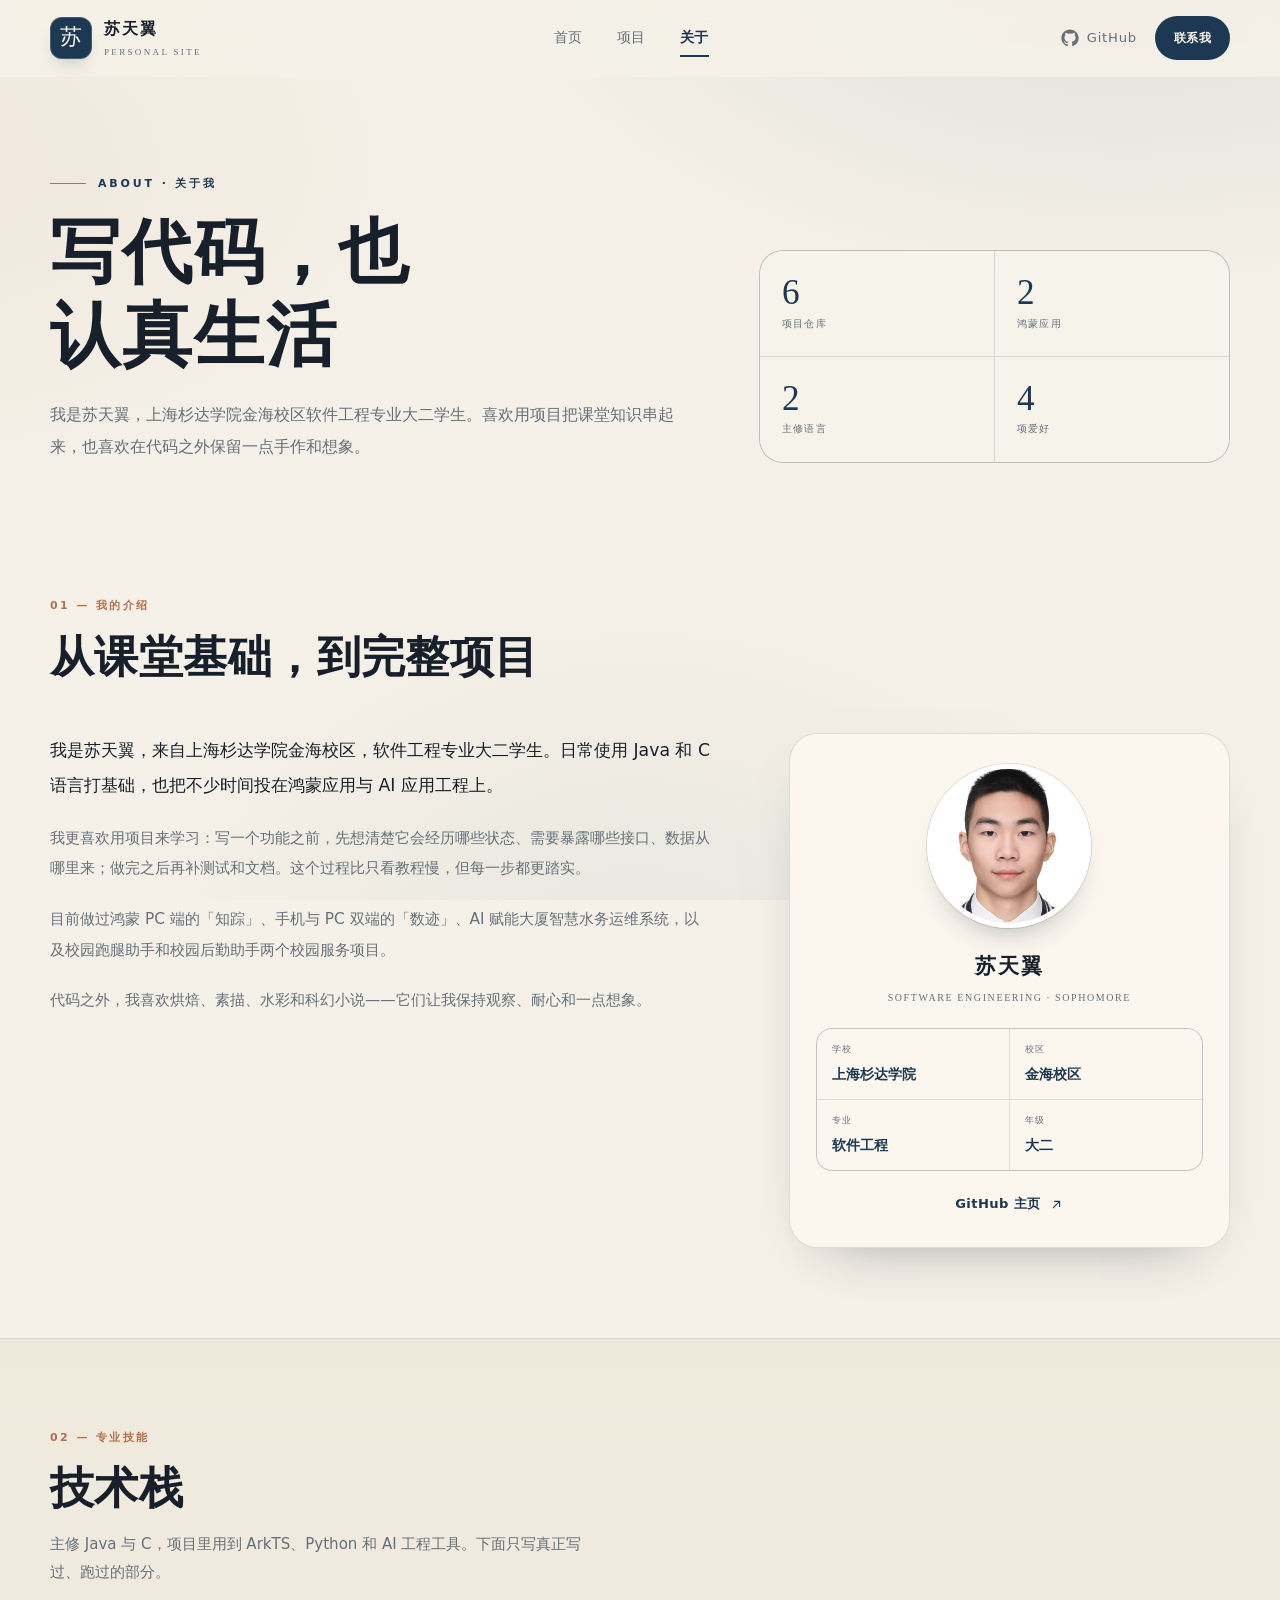
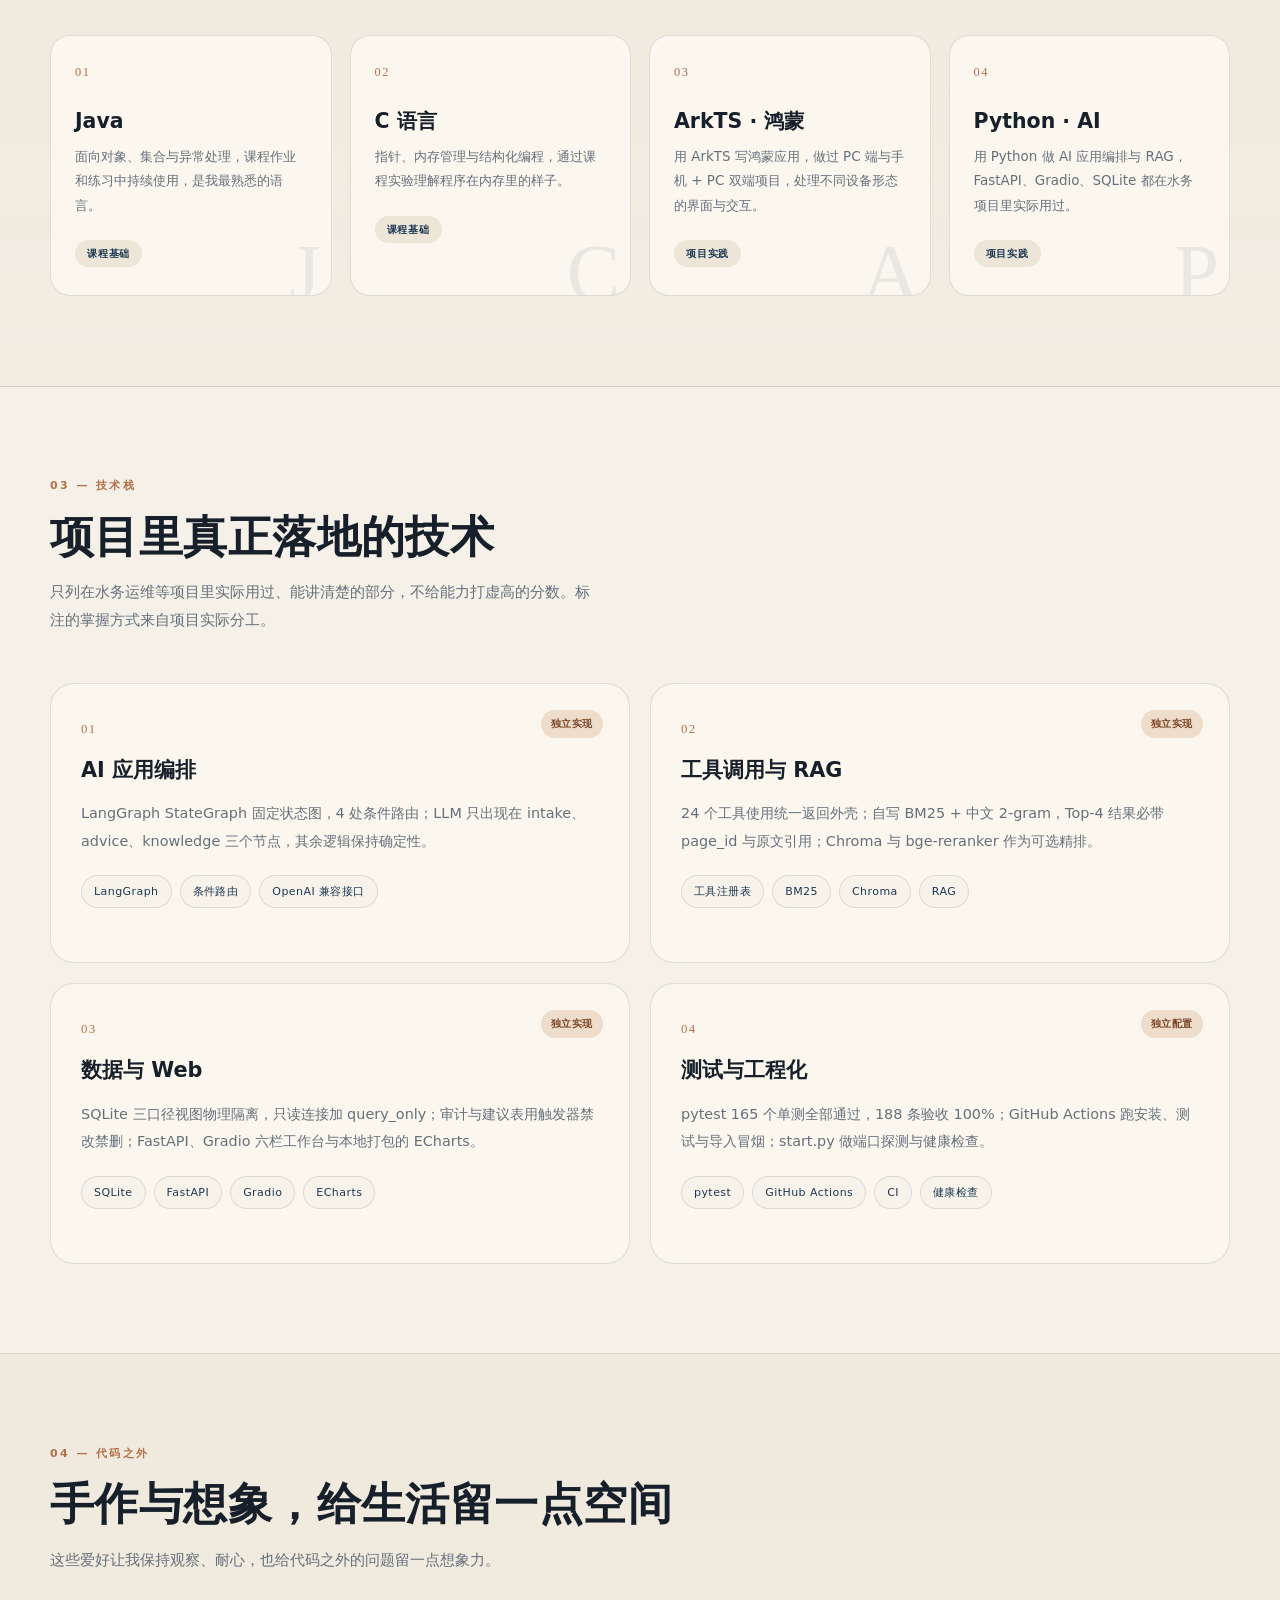
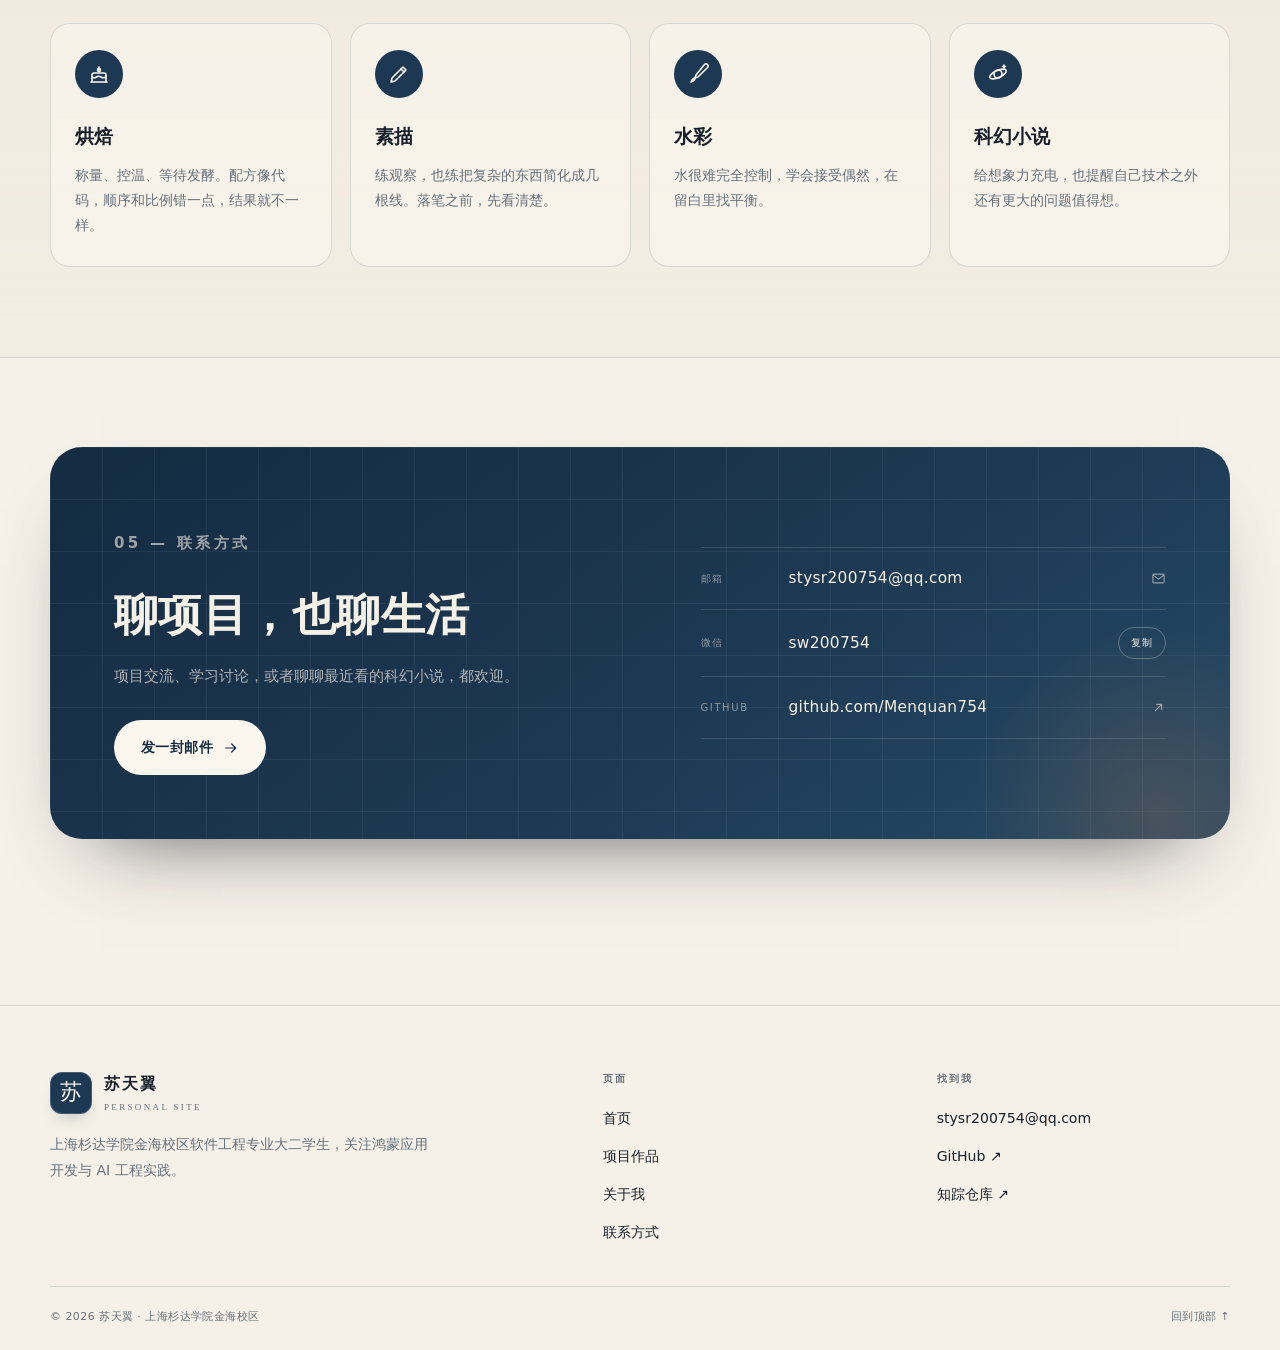
==== commit ab5e279e: "Update about.html" ====
--- a/about.html
+++ b/about.html
@@ -82,7 +82,7 @@
           <p class="page-lead">我是苏天翼，上海杉达学院金海校区软件工程专业大二学生。喜欢用项目把课堂知识串起来，也喜欢在代码之外保留一点手作和想象。</p>
         </div>
         <ul class="stat-strip" data-reveal style="--i: 1" aria-label="个人概览">
-          <li><strong>5</strong><span>项目仓库</span></li>
+          <li><strong>6</strong><span>项目仓库</span></li>
           <li><strong>2</strong><span>鸿蒙应用</span></li>
           <li><strong>2</strong><span>主修语言</span></li>
           <li><strong>4</strong><span>项爱好</span></li>
@@ -145,7 +145,7 @@
         <div class="section-head" data-reveal>
           <div class="head-main">
             <p class="section-kicker">02 — 专业技能</p>
-            <h2>基础打底，项目见真章</h2>
+            <h2>技术栈</h2>
             <p class="section-desc">主修 Java 与 C，项目里用到 ArkTS、Python 和 AI 工程工具。下面只写真正写过、跑过的部分。</p>
           </div>
         </div>
@@ -307,11 +307,6 @@
           </div>
 
           <ul class="contact-list">
-            <li>
-              <span class="contact-label">手机</span>
-              <a class="contact-value" href="tel:+8615000255784">150 0025 5784</a>
-              <svg class="icon" viewBox="0 0 24 24" aria-hidden="true"><path d="M22 16.92v3a2 2 0 0 1-2.18 2 19.79 19.79 0 0 1-8.63-3.07 19.5 19.5 0 0 1-6-6A19.79 19.79 0 0 1 2.12 4.18 2 2 0 0 1 4.11 2h3a2 2 0 0 1 2 1.72c.12.9.34 1.78.66 2.62a2 2 0 0 1-.45 2.11L8.1 9.9a16 16 0 0 0 6 6l1.45-1.22a2 2 0 0 1 2.11-.45c.84.32 1.72.54 2.62.66A2 2 0 0 1 22 16.92Z"/></svg>
-            </li>
             <li>
               <span class="contact-label">邮箱</span>
               <a class="contact-value" href="mailto:stysr200754@qq.com">stysr200754@qq.com</a>
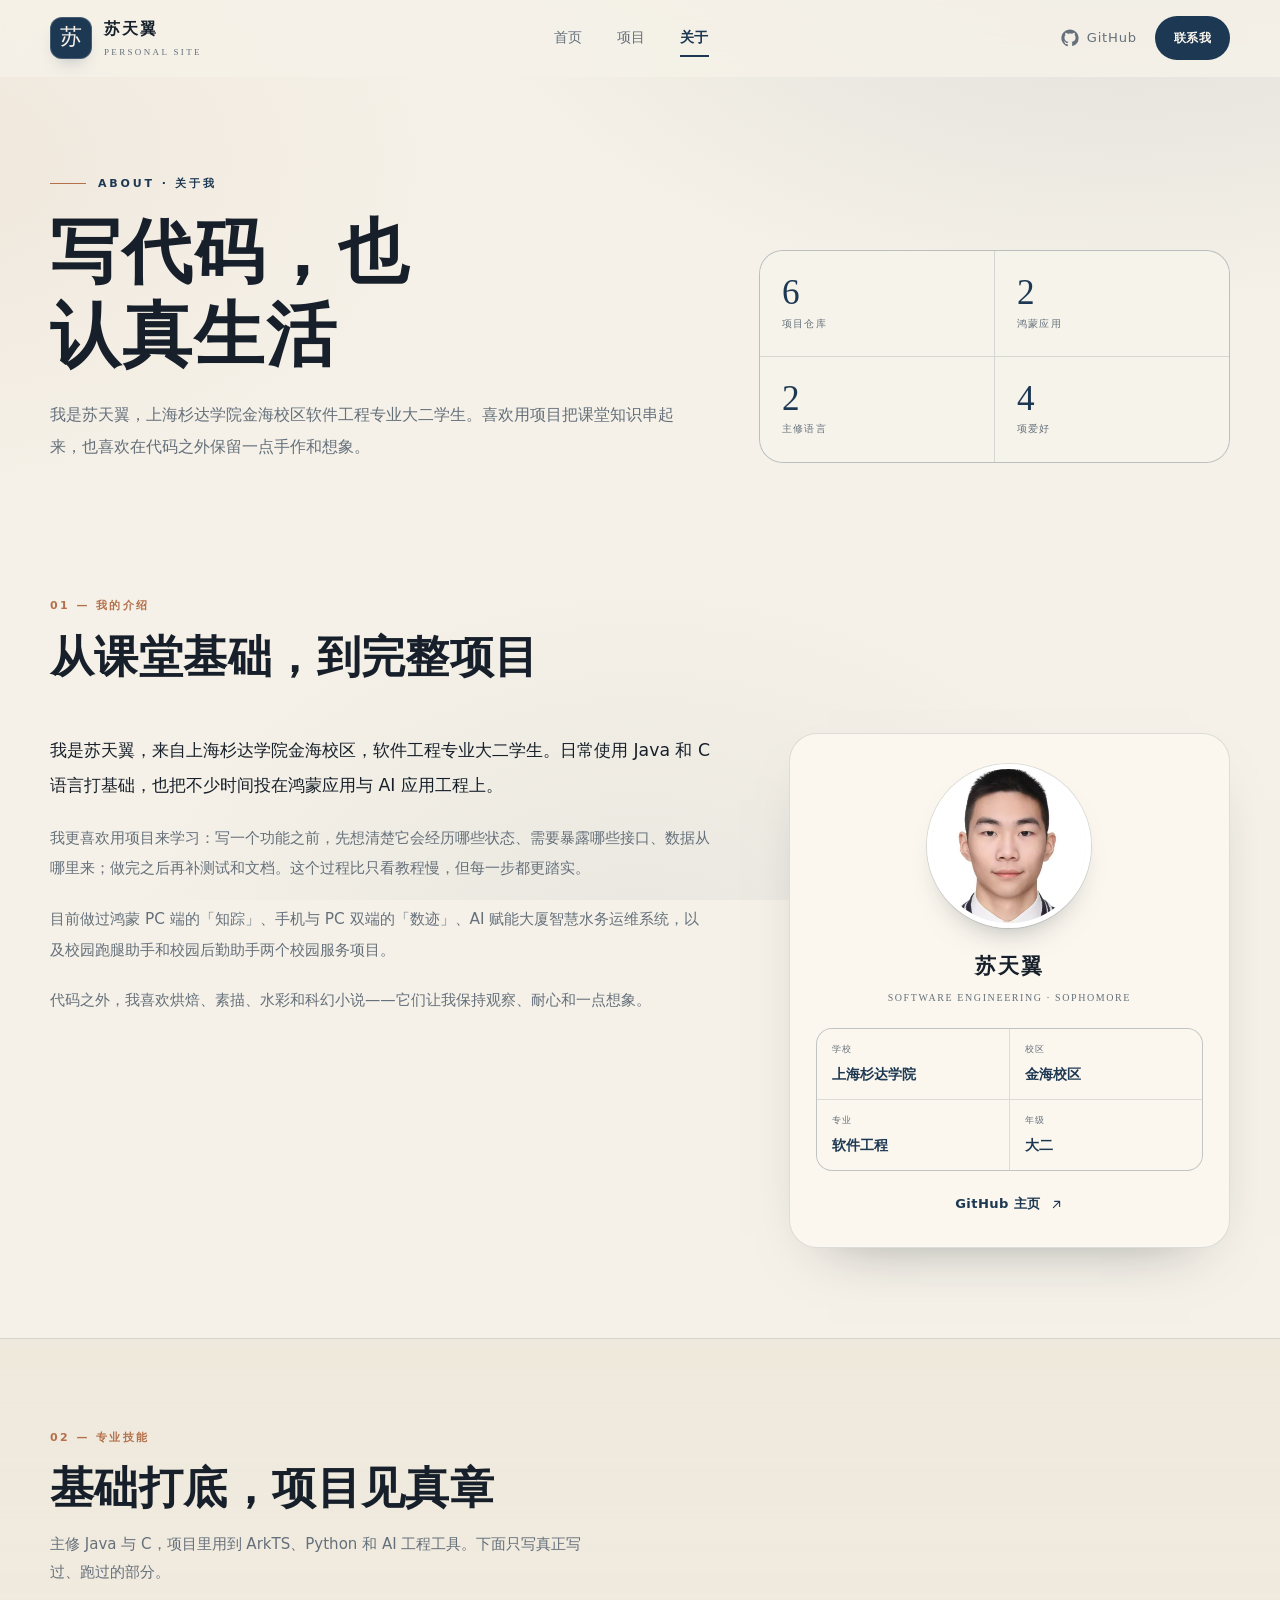
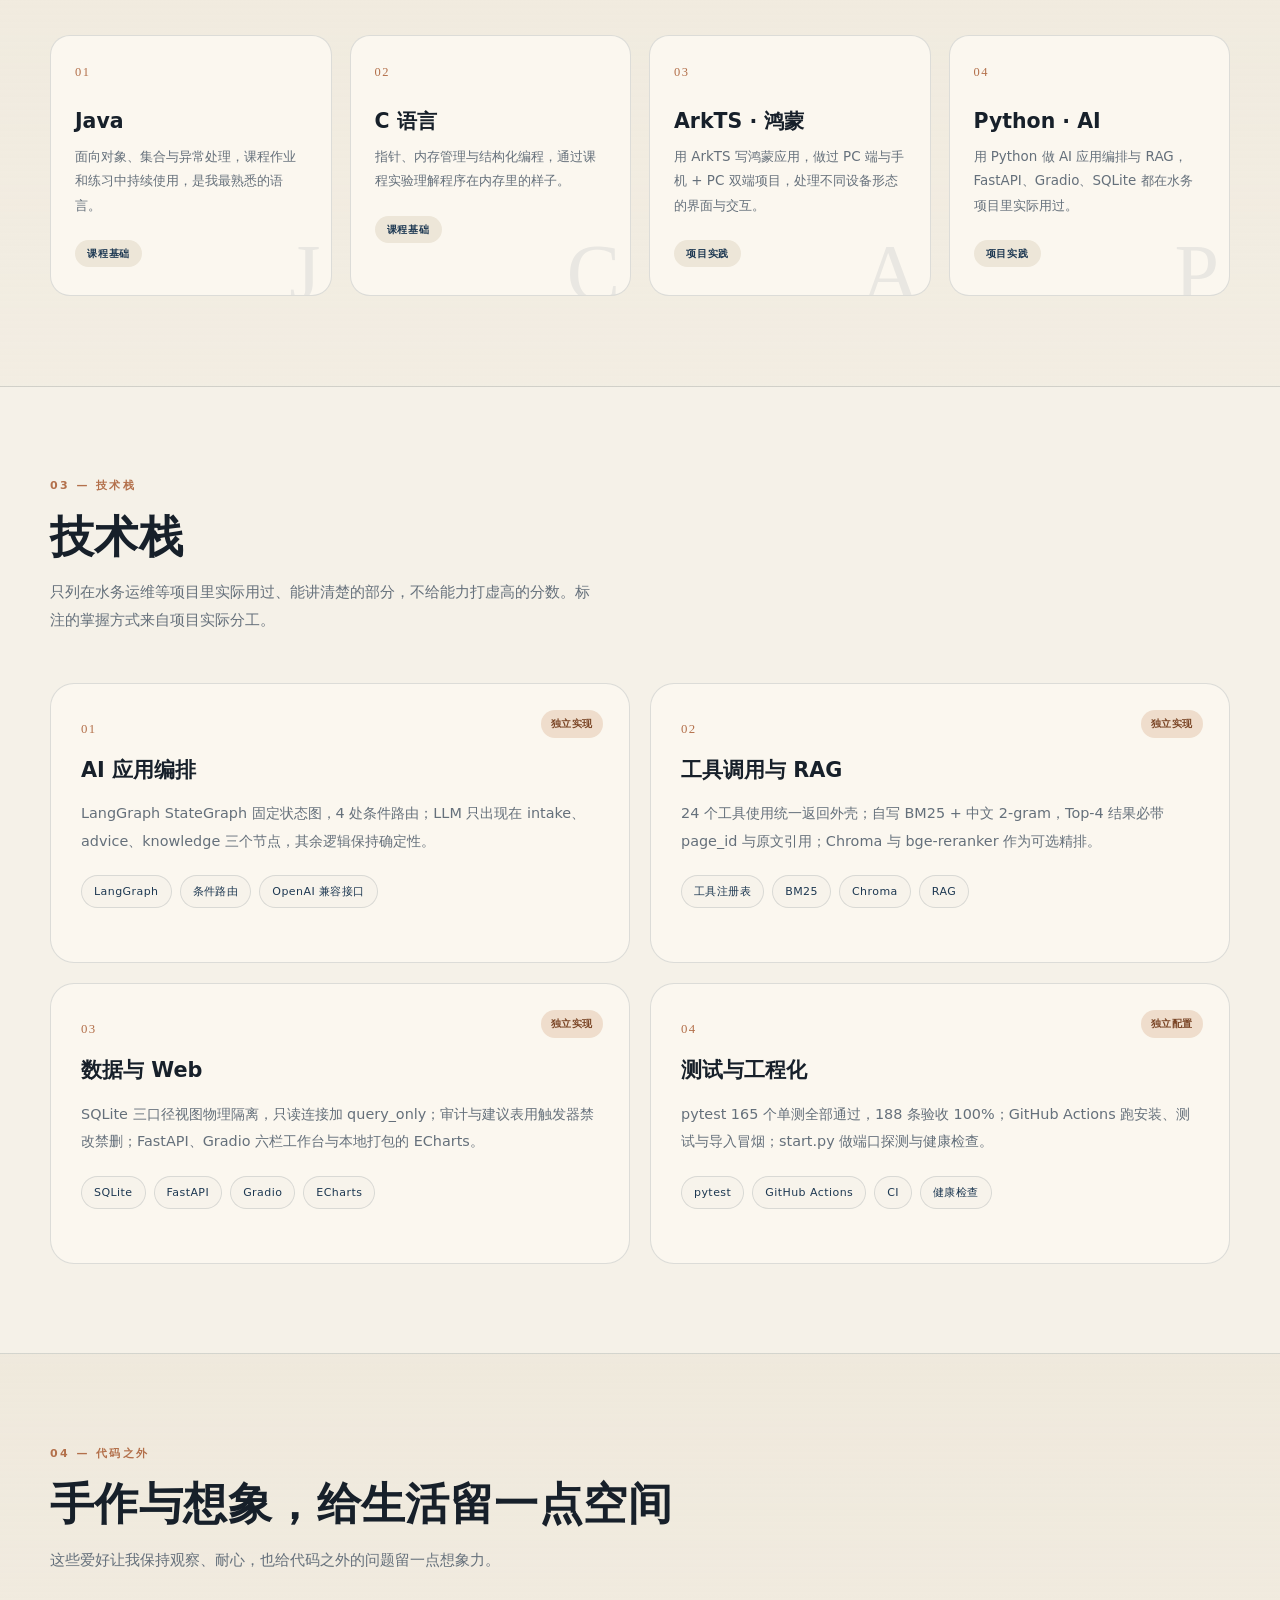
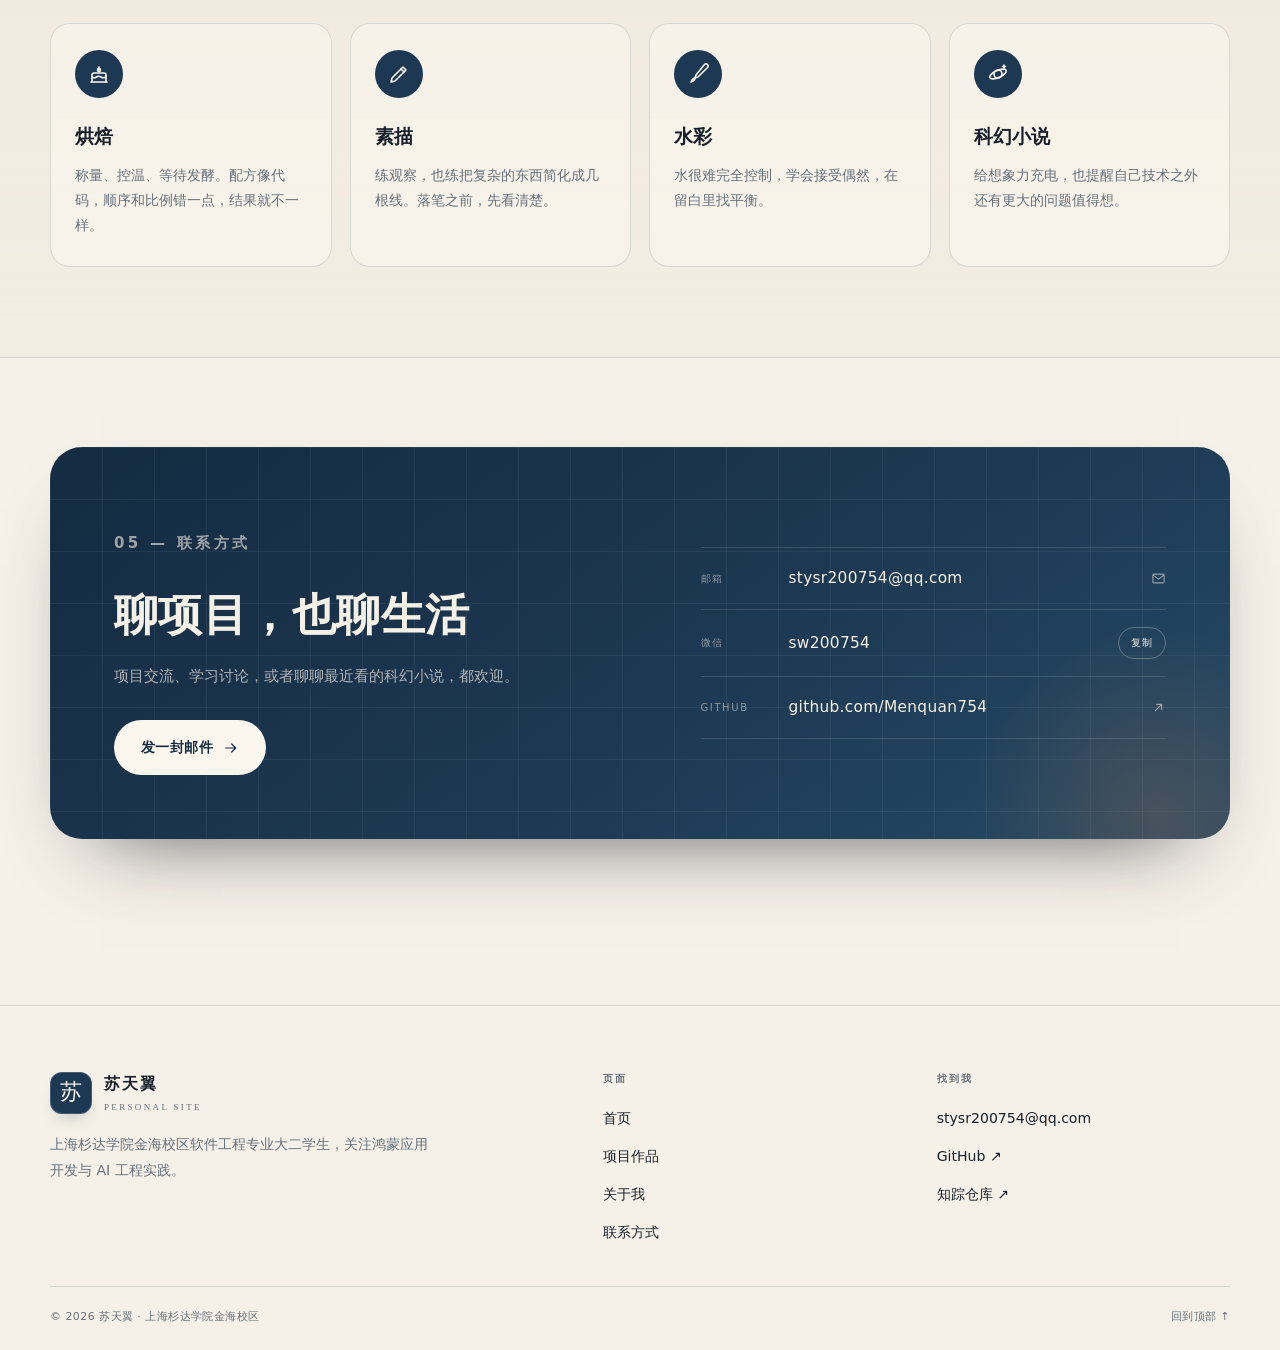
==== commit 91c3ef0f: "Adjust section headings" ====
--- a/about.html
+++ b/about.html
@@ -145,7 +145,7 @@
         <div class="section-head" data-reveal>
           <div class="head-main">
             <p class="section-kicker">02 — 专业技能</p>
-            <h2>技术栈</h2>
+            <h2>基础打底，项目见真章</h2>
             <p class="section-desc">主修 Java 与 C，项目里用到 ArkTS、Python 和 AI 工程工具。下面只写真正写过、跑过的部分。</p>
           </div>
         </div>
@@ -187,7 +187,7 @@
         <div class="section-head" data-reveal>
           <div class="head-main">
             <p class="section-kicker">03 — 技术栈</p>
-            <h2>项目里真正落地的技术</h2>
+            <h2>技术栈</h2>
             <p class="section-desc">只列在水务运维等项目里实际用过、能讲清楚的部分，不给能力打虚高的分数。标注的掌握方式来自项目实际分工。</p>
           </div>
         </div>
